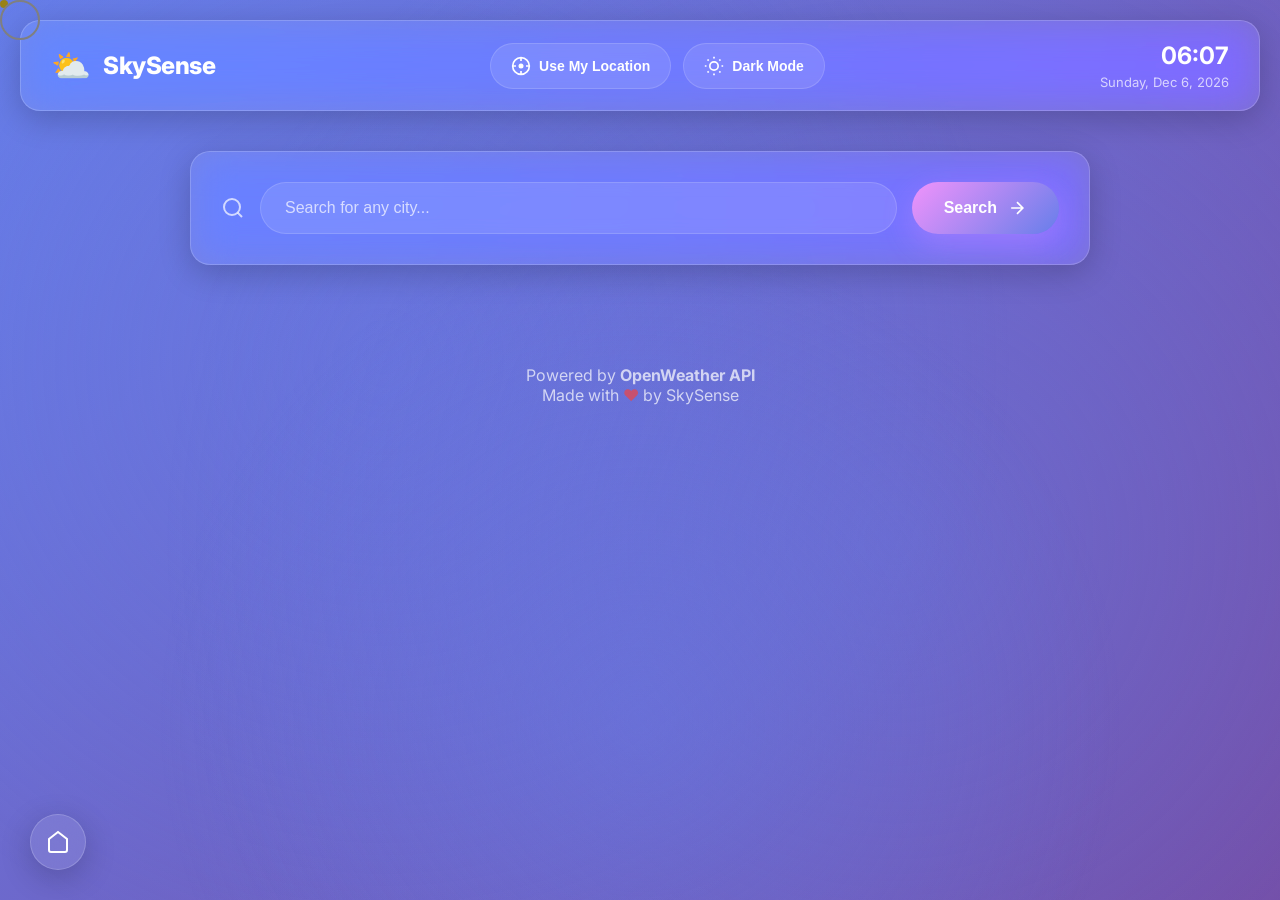
==== index.html @ f74484b9 "rename index file for github pages" ====
<!doctype html>
<html lang="en">
  <head>
    <meta charset="UTF-8" />
    <meta name="viewport" content="width=device-width, initial-scale=1.0" />
    <title>SkySense - Weather Intelligence Reimagined</title>
    <link rel="stylesheet" href="skysense-style-updated.css" />
    <link rel="preconnect" href="https://fonts.googleapis.com" />
    <link
      href="https://fonts.googleapis.com/css2?family=Inter:wght@300;400;500;600;700;800;900&family=Space+Grotesk:wght@400;500;600;700&display=swap"
      rel="stylesheet"
    />
  </head>
  <body>
    <!-- PREMIUM CUSTOM CURSOR -->
    <div class="cursor-dot"></div>
    <div class="cursor-ring"></div>

    <!-- SPLASH SCREEN -->
    <div class="splash" id="splash">
      <div class="splash-content">
        <div class="splash-logo">
          <div class="weather-icon-animated">⛅</div>
        </div>
        <h1 class="splash-title">SkySense</h1>
        <div class="loading-bar">
          <div class="loading-progress"></div>
        </div>
      </div>
    </div>

    <!-- HERO VIDEO SECTION -->
    <section class="hero" id="hero">
      <div class="hero-video-container">
        <!-- WORKING YouTube Embed -->
        <iframe
          id="heroVideoIframe"
          src="https://www.youtube.com/embed/l0wPHyIa8pE?autoplay=1&mute=1&loop=1&playlist=l0wPHyIa8pE&controls=0&showinfo=0&rel=0&modestbranding=1&playsinline=1&enablejsapi=1"
          frameborder="0"
          allow="
            accelerometer;
            autoplay;
            clipboard-write;
            encrypted-media;
            gyroscope;
            picture-in-picture;
          "
          allowfullscreen
          class="hero-video"
        >
        </iframe>
        <div class="hero-gradient-overlay"></div>
      </div>

      <div class="hero-content">
        <div class="hero-badge">
          <span class="badge-dot"></span>
          <span class="badge-text">AI-Powered Weather</span>
        </div>

        <h1 class="hero-title">
          <span class="hero-title-main">SkySense</span>
          <span class="hero-title-sub">Weather with Personality</span>
        </h1>

        <button class="hero-btn" id="heroBtn">
          <span>Explore Weather</span>
          <svg width="20" height="20" viewBox="0 0 24 24" fill="none">
            <path
              d="M5 12h14M12 5l7 7-7 7"
              stroke="currentColor"
              stroke-width="2"
            />
          </svg>
        </button>

        <div class="scroll-indicator">
          <div class="mouse">
            <div class="wheel"></div>
          </div>
        </div>
      </div>

      <button class="skip-hero" id="skipHero">Skip →</button>
    </section>

    <!-- MAIN APP -->
    <main class="app" id="app">
      <!-- FLOATING HOME BUTTON -->
      <button class="floating-home" id="floatingHome" title="Back to Top">
        <svg width="24" height="24" viewBox="0 0 24 24" fill="none">
          <path
            d="M3 9l9-7 9 7v11a2 2 0 01-2 2H5a2 2 0 01-2-2z"
            stroke="currentColor"
            stroke-width="2"
          />
        </svg>
      </button>

      <!-- PARALLAX BACKGROUND -->
      <div class="parallax-bg">
        <div class="parallax-layer" data-speed="0.2"></div>
        <div class="parallax-layer" data-speed="0.5"></div>
        <div class="parallax-layer" data-speed="0.8"></div>
      </div>

      <!-- CANVAS FOR WEATHER EFFECTS -->
      <canvas id="weatherCanvas"></canvas>

      <!-- HEADER -->
      <header class="header">
        <div class="header-left">
          <div class="logo">
            <span class="logo-icon">⛅</span>
            <span class="logo-text">SkySense</span>
          </div>
        </div>

        <div class="header-center">
          <button class="header-btn" id="locationBtn">
            <svg width="20" height="20" viewBox="0 0 24 24" fill="none">
              <circle
                cx="12"
                cy="12"
                r="10"
                stroke="currentColor"
                stroke-width="2"
              />
              <circle cx="12" cy="12" r="3" fill="currentColor" />
              <path
                d="M12 2v4M12 18v4M2 12h4M18 12h4"
                stroke="currentColor"
                stroke-width="2"
              />
            </svg>
            <span class="btn-label">Use My Location</span>
          </button>

          <button class="header-btn theme-btn" id="themeBtn">
            <svg
              class="sun-icon"
              width="20"
              height="20"
              viewBox="0 0 24 24"
              fill="none"
            >
              <circle
                cx="12"
                cy="12"
                r="5"
                stroke="currentColor"
                stroke-width="2"
              />
              <path
                d="M12 1v2M12 21v2M4.22 4.22l1.42 1.42M18.36 18.36l1.42 1.42M1 12h2M21 12h2M4.22 19.78l1.42-1.42M18.36 5.64l1.42-1.42"
                stroke="currentColor"
                stroke-width="2"
              />
            </svg>
            <svg
              class="moon-icon"
              width="20"
              height="20"
              viewBox="0 0 24 24"
              fill="none"
              style="display: none"
            >
              <path
                d="M21 12.79A9 9 0 1111.21 3 7 7 0 0021 12.79z"
                stroke="currentColor"
                stroke-width="2"
              />
            </svg>
            <span class="btn-label">Dark Mode</span>
          </button>
        </div>

        <div class="header-right">
          <div class="time-widget">
            <div class="time" id="time">12:00</div>
            <div class="date" id="date">Monday, Jan 1</div>
          </div>
        </div>
      </header>

      <!-- SEARCH SECTION -->
      <section class="search-section">
        <div class="search-container">
          <div class="search-box">
            <svg
              class="search-icon"
              width="24"
              height="24"
              viewBox="0 0 24 24"
              fill="none"
            >
              <circle
                cx="11"
                cy="11"
                r="8"
                stroke="currentColor"
                stroke-width="2"
              />
              <path
                d="M21 21l-4.35-4.35"
                stroke="currentColor"
                stroke-width="2"
              />
            </svg>
            <input
              type="text"
              id="cityInput"
              class="search-input"
              placeholder="Search for any city..."
              autocomplete="off"
            />
            <div
              class="city-suggestions"
              id="citySuggestions"
              style="display: none"
            ></div>
            <button class="search-btn" id="searchBtn">
              <span>Search</span>
              <svg width="20" height="20" viewBox="0 0 24 24" fill="none">
                <path
                  d="M5 12h14M12 5l7 7-7 7"
                  stroke="currentColor"
                  stroke-width="2"
                />
              </svg>
            </button>
          </div>
        </div>
      </section>

      <!-- WEATHER CONTENT -->
      <div class="weather-content" id="weatherContent" style="display: none">
        <!-- MAIN WEATHER CARD -->
        <div class="weather-hero">
          <div class="weather-location">
            <svg width="24" height="24" viewBox="0 0 24 24" fill="none">
              <path
                d="M12 2C8.13 2 5 5.13 5 9c0 5.25 7 13 7 13s7-7.75 7-13c0-3.87-3.13-7-7-7z"
                stroke="currentColor"
                stroke-width="2"
              />
            </svg>
            <h2 class="location-name" id="locationName">City Name</h2>
          </div>

          <div class="weather-main">
            <div class="temperature">
              <span class="temp-number" id="tempNumber">25</span>
              <span class="temp-symbol">°C</span>
            </div>
            <div class="weather-icon-large" id="weatherIconLarge">☀️</div>
          </div>

          <div class="weather-info">
            <p class="weather-description" id="weatherDescription">Clear Sky</p>
            <p class="feels-like-text">
              Feels like <span id="feelsLikeTemp">23</span>°C
            </p>
          </div>
        </div>

        <!-- WEATHER STATS -->
        <div class="stats-grid">
          <div class="stat-card">
            <div class="stat-icon">
              <svg width="24" height="24" viewBox="0 0 24 24" fill="none">
                <path
                  d="M12 2.69l5.66 5.66a8 8 0 11-11.31 0z"
                  stroke="currentColor"
                  stroke-width="2"
                />
              </svg>
            </div>
            <div class="stat-info">
              <p class="stat-label">Humidity</p>
              <p class="stat-value" id="humidityValue">65%</p>
            </div>
          </div>

          <div class="stat-card">
            <div class="stat-icon">
              <svg width="24" height="24" viewBox="0 0 24 24" fill="none">
                <path
                  d="M9.59 4.59A2 2 0 1111 8H2M12 12a2 2 0 002 2h6M6 12h10"
                  stroke="currentColor"
                  stroke-width="2"
                />
              </svg>
            </div>
            <div class="stat-info">
              <p class="stat-label">Wind Speed</p>
              <p class="stat-value" id="windValue">12 km/h</p>
            </div>
          </div>

          <div class="stat-card">
            <div class="stat-icon">
              <svg width="24" height="24" viewBox="0 0 24 24" fill="none">
                <circle
                  cx="12"
                  cy="12"
                  r="10"
                  stroke="currentColor"
                  stroke-width="2"
                />
                <path d="M12 6v6l4 2" stroke="currentColor" stroke-width="2" />
              </svg>
            </div>
            <div class="stat-info">
              <p class="stat-label">Pressure</p>
              <p class="stat-value" id="pressureValue">1013 hPa</p>
            </div>
          </div>

          <div class="stat-card">
            <div class="stat-icon">
              <svg width="24" height="24" viewBox="0 0 24 24" fill="none">
                <path
                  d="M1 12s4-8 11-8 11 8 11 8-4 8-11 8-11-8-11-8z"
                  stroke="currentColor"
                  stroke-width="2"
                />
                <circle
                  cx="12"
                  cy="12"
                  r="3"
                  stroke="currentColor"
                  stroke-width="2"
                />
              </svg>
            </div>
            <div class="stat-info">
              <p class="stat-label">Visibility</p>
              <p class="stat-value" id="visibilityValue">10 km</p>
            </div>
          </div>
        </div>

        <!-- FUN RECOMMENDATIONS WITH GIFS -->
        <div class="recommendations">
          <!-- OUTFIT CARD -->
          <div class="rec-card outfit-rec">
            <div class="rec-media">
              <img id="outfitGif" class="rec-gif" alt="Outfit recommendation" />
              <div class="rec-overlay"></div>
            </div>
            <div class="rec-content">
              <div class="rec-header">
                <svg width="24" height="24" viewBox="0 0 24 24" fill="none">
                  <path
                    d="M16 21v-2a4 4 0 00-4-4H6a4 4 0 00-4 4v2"
                    stroke="currentColor"
                    stroke-width="2"
                  />
                  <circle
                    cx="9"
                    cy="7"
                    r="4"
                    stroke="currentColor"
                    stroke-width="2"
                  />
                </svg>
                <h3>What to Wear</h3>
              </div>
              <p class="rec-text" id="outfitText">Loading...</p>
              <span class="rec-emoji" id="outfitEmoji">👕</span>
            </div>
          </div>

          <!-- ACTIVITY CARD -->
          <div class="rec-card activity-rec">
            <div class="rec-media">
              <img
                id="activityGif"
                class="rec-gif"
                alt="Activity recommendation"
              />
              <div class="rec-overlay"></div>
            </div>
            <div class="rec-content">
              <div class="rec-header">
                <svg width="24" height="24" viewBox="0 0 24 24" fill="none">
                  <path
                    d="M12 2l3.09 6.26L22 9.27l-5 4.87 1.18 6.88L12 17.77l-6.18 3.25L7 14.14 2 9.27l6.91-1.01L12 2z"
                    stroke="currentColor"
                    stroke-width="2"
                  />
                </svg>
                <h3>Perfect For</h3>
              </div>
              <p class="rec-text" id="activityText">Loading...</p>
              <span class="rec-emoji" id="activityEmoji">☕</span>
            </div>
          </div>
        </div>

        <!-- WEATHER MOOD GALLERY -->
        <div class="mood-section">
          <h3 class="section-title">Weather Vibes 📸</h3>
          <div class="mood-grid">
            <div class="mood-main">
              <img id="moodImageMain" class="mood-img" alt="Weather mood" />
              <div class="mood-info">
                <p id="moodCaption">Beautiful weather today</p>
              </div>
            </div>
            <div class="mood-side">
              <div class="mood-small">
                <img id="moodImage1" class="mood-img" alt="Weather" />
              </div>
              <div class="mood-small">
                <img id="moodImage2" class="mood-img" alt="Weather" />
              </div>
            </div>
          </div>
        </div>

        <!-- 5-DAY FORECAST -->
        <div class="forecast-section">
          <h3 class="section-title">5-Day Forecast 📅</h3>
          <div class="forecast-grid" id="forecastGrid">
            <!-- Forecast cards will be inserted here -->
          </div>
        </div>
      </div>

      <!-- ERROR MESSAGE -->
      <div class="error-message" id="errorMessage" style="display: none">
        <svg width="48" height="48" viewBox="0 0 24 24" fill="none">
          <circle
            cx="12"
            cy="12"
            r="10"
            stroke="currentColor"
            stroke-width="2"
          />
          <path d="M12 8v4M12 16h.01" stroke="currentColor" stroke-width="2" />
        </svg>
        <h3>Oops!</h3>
        <p id="errorText">City not found. Please try again.</p>
      </div>

      <!-- FOOTER -->
      <footer class="footer">
        <p>Powered by <strong>OpenWeather API</strong></p>
        <p>Made with <span class="heart">♥</span> by SkySense</p>
      </footer>
    </main>

    <script src="skysense-script-updated.js"></script>
    <script>
      // Ultra-minimal version - just show the app immediately
      document.addEventListener("DOMContentLoaded", () => {
        setTimeout(() => {
          document.getElementById("splash").style.display = "none";
          document.getElementById("hero").style.display = "none";
          const app = document.getElementById("app");
          app.style.opacity = "1";
          app.style.transform = "translateY(0)";
        }, 1000);
      });
    </script>
  </body>
</html>
---- skysense-style-updated.css ----
/* ============================================
   SKYSENSE - PREMIUM WEATHER DASHBOARD
   Professional-grade design with smooth animations
   ============================================ */

* {
    margin: 0;
    padding: 0;
    box-sizing: border-box;
}

:root {
    /* Dynamic colors - change based on weather */
    --primary: #667eea;
    --secondary: #764ba2;
    --accent: #f093fb;
    --bg-primary: #0f0f23;
    --bg-secondary: #1a1a2e;
    --text-primary: #ffffff;
    --text-secondary: rgba(255, 255, 255, 0.7);
    --glass-bg: rgba(255, 255, 255, 0.1);
    --glass-border: rgba(255, 255, 255, 0.18);
    --glow: rgba(102, 126, 234, 0.4);
    
    /* Transitions */
    --transition-smooth: all 0.4s cubic-bezier(0.4, 0, 0.2, 1);
    --transition-bounce: all 0.5s cubic-bezier(0.68, -0.55, 0.265, 1.55);
}

body {
    font-family: 'Inter', -apple-system, BlinkMacSystemFont, sans-serif;
    background: linear-gradient(135deg, var(--primary) 0%, var(--secondary) 100%);
    color: var(--text-primary);
    overflow-x: hidden;
    cursor: none;
    transition: background 0.8s ease;
}

/* ============================================
   PREMIUM CUSTOM CURSOR
   ============================================ */
.cursor-dot,
.cursor-ring {
    position: fixed;
    top: 0;
    left: 0;
    pointer-events: none;
    z-index: 10000;
    mix-blend-mode: difference;
}

.cursor-dot {
    width: 8px;
    height: 8px;
    background: #fff;
    border-radius: 50%;
    transform: translate(-50%, -50%);
    transition: width 0.3s ease, height 0.3s ease, background 0.3s ease;
}

.cursor-ring {
    width: 40px;
    height: 40px;
    border: 2px solid rgba(255, 255, 255, 0.5);
    border-radius: 50%;
    transform: translate(-50%, -50%);
    transition: width 0.4s cubic-bezier(0.68, -0.55, 0.265, 1.55),
                height 0.4s cubic-bezier(0.68, -0.55, 0.265, 1.55),
                border-color 0.3s ease;
}

.cursor-dot.hover {
    width: 50px;
    height: 50px;
    background: rgba(255, 255, 255, 0.2);
}

.cursor-ring.hover {
    width: 70px;
    height: 70px;
    border-color: rgba(255, 255, 255, 0.8);
    border-width: 3px;
}

/* ============================================
   SPLASH SCREEN
   ============================================ */
.splash {
    position: fixed;
    inset: 0;
    background: linear-gradient(135deg, var(--primary) 0%, var(--secondary) 100%);
    display: flex;
    align-items: center;
    justify-content: center;
    z-index: 9999;
    transition: opacity 0.6s ease, visibility 0.6s ease;
}

.splash.hidden {
    opacity: 0;
    visibility: hidden;
}

.splash-content {
    text-align: center;
}

.weather-icon-animated {
    font-size: 120px;
    animation: float 3s ease-in-out infinite;
}

@keyframes float {
    0%, 100% { transform: translateY(0); }
    50% { transform: translateY(-20px); }
}

.splash-title {
    font-size: 48px;
    font-weight: 800;
    margin: 20px 0;
    letter-spacing: -1px;
}

.loading-bar {
    width: 200px;
    height: 4px;
    background: rgba(255, 255, 255, 0.2);
    border-radius: 4px;
    overflow: hidden;
    margin: 30px auto 0;
}

.loading-progress {
    height: 100%;
    background: #fff;
    width: 0;
    animation: loading 2s ease-in-out forwards;
}

@keyframes loading {
    to { width: 100%; }
}

/* ============================================
   HERO VIDEO SECTION
   ============================================ */
.hero {
    position: relative;
    width: 100%;
    height: 100vh;
    overflow: hidden;
    display: flex;
    align-items: center;
    justify-content: center;
    transition: opacity 0.8s ease, transform 0.8s ease;
}

.hero.hidden {
    opacity: 0;
    transform: scale(0.95);
    pointer-events: none;
}

.hero-video-container {
    position: absolute;
    inset: 0;
    overflow: hidden;
}

.hero-video {
    position: absolute;
    top: 50%;
    left: 50%;
    width: 100vw;
    height: 56.25vw;
    min-height: 100vh;
    min-width: 177.77vh;
    transform: translate(-50%, -50%);
    pointer-events: none;
}

.hero-gradient-overlay {
    position: absolute;
    inset: 0;
    background: linear-gradient(135deg, 
        rgba(102, 126, 234, 0.7) 0%, 
        rgba(118, 75, 162, 0.6) 100%);
    mix-blend-mode: multiply;
}

.hero-content {
    position: relative;
    z-index: 10;
    text-align: center;
    padding: 0 20px;
}

.hero-badge {
    display: inline-flex;
    align-items: center;
    gap: 8px;
    padding: 8px 20px;
    background: rgba(255, 255, 255, 0.1);
    backdrop-filter: blur(10px);
    border-radius: 50px;
    border: 1px solid rgba(255, 255, 255, 0.2);
    margin-bottom: 30px;
    animation: slideDown 0.8s ease forwards;
}

.badge-dot {
    width: 8px;
    height: 8px;
    background: #4ade80;
    border-radius: 50%;
    animation: pulse 2s ease infinite;
}

@keyframes pulse {
    0%, 100% { opacity: 1; transform: scale(1); }
    50% { opacity: 0.5; transform: scale(1.2); }
}

.hero-title-main {
    font-size: clamp(60px, 12vw, 120px);
    font-weight: 900;
    letter-spacing: -3px;
    margin-bottom: 20px;
    background: linear-gradient(135deg, #fff 0%, rgba(255, 255, 255, 0.7) 100%);
    -webkit-background-clip: text;
    -webkit-text-fill-color: transparent;
    animation: slideUp 1s ease forwards;
}

.hero-title-sub {
    display: block;
    font-size: clamp(20px, 4vw, 32px);
    font-weight: 400;
    margin-top: 10px;
    opacity: 0.9;
}

.hero-btn {
    margin-top: 40px;
    padding: 18px 40px;
    font-size: 18px;
    font-weight: 600;
    color: var(--primary);
    background: #fff;
    border: none;
    border-radius: 50px;
    display: inline-flex;
    align-items: center;
    gap: 10px;
    cursor: none;
    transition: var(--transition-smooth);
    animation: slideUp 1.2s ease forwards;
}

.hero-btn:hover {
    transform: translateY(-3px);
    box-shadow: 0 20px 60px rgba(0, 0, 0, 0.3);
}

.scroll-indicator {
    position: absolute;
    bottom: 40px;
    left: 50%;
    transform: translateX(-50%);
    animation: bounce 2s ease infinite;
}

@keyframes bounce {
    0%, 100% { transform: translateX(-50%) translateY(0); }
    50% { transform: translateX(-50%) translateY(10px); }
}

.mouse {
    width: 26px;
    height: 42px;
    border: 2px solid rgba(255, 255, 255, 0.8);
    border-radius: 13px;
    position: relative;
}

.wheel {
    width: 4px;
    height: 8px;
    background: rgba(255, 255, 255, 0.8);
    border-radius: 2px;
    position: absolute;
    top: 8px;
    left: 50%;
    transform: translateX(-50%);
    animation: scroll 1.5s ease infinite;
}

@keyframes scroll {
    0% { top: 8px; opacity: 1; }
    100% { top: 24px; opacity: 0; }
}

.skip-hero {
    position: absolute;
    bottom: 30px;
    right: 30px;
    padding: 12px 24px;
    background: rgba(255, 255, 255, 0.1);
    backdrop-filter: blur(10px);
    border: 1px solid rgba(255, 255, 255, 0.2);
    border-radius: 50px;
    color: #fff;
    font-weight: 600;
    cursor: none;
    transition: var(--transition-smooth);
}

.skip-hero:hover {
    background: rgba(255, 255, 255, 0.2);
    transform: translateX(5px);
}

/* ============================================
   MAIN APP
   ============================================ */
.app {
    min-height: 100vh;
    padding: 20px;
    position: relative;
    opacity: 0;
    transform: translateY(50px);
    transition: opacity 0.8s ease, transform 0.8s ease;
}

.app.visible {
    opacity: 1;
    transform: translateY(0);
}

/* PARALLAX BACKGROUND */
.parallax-bg {
    position: fixed;
    inset: 0;
    z-index: -1;
    overflow: hidden;
}

.parallax-layer {
    position: absolute;
    width: 100%;
    height: 100%;
    will-change: transform;
}

.parallax-layer:nth-child(1) {
    background: radial-gradient(circle at 30% 40%, var(--glow) 0%, transparent 60%);
}

.parallax-layer:nth-child(2) {
    background: radial-gradient(circle at 70% 60%, var(--glow) 0%, transparent 70%);
}

.parallax-layer:nth-child(3) {
    background: radial-gradient(circle at 50% 80%, var(--glow) 0%, transparent 50%);
}

/* FLOATING HOME BUTTON */
.floating-home {
    position: fixed;
    bottom: 30px;
    left: 30px;
    width: 56px;
    height: 56px;
    background: var(--glass-bg);
    backdrop-filter: blur(20px);
    border: 1px solid var(--glass-border);
    border-radius: 50%;
    display: flex;
    align-items: center;
    justify-content: center;
    cursor: none;
    z-index: 1000;
    transition: var(--transition-smooth);
    box-shadow: 0 8px 32px rgba(0, 0, 0, 0.2);
}

.floating-home:hover {
    transform: translateY(-5px);
    background: rgba(255, 255, 255, 0.15);
    box-shadow: 0 15px 45px rgba(0, 0, 0, 0.3);
}

.floating-home svg {
    color: var(--text-primary);
}

/* HEADER */
.header {
    max-width: 1400px;
    margin: 0 auto 40px;
    padding: 20px 30px;
    background: var(--glass-bg);
    backdrop-filter: blur(20px) saturate(180%);
    border: 1px solid var(--glass-border);
    border-radius: 20px;
    display: flex;
    align-items: center;
    justify-content: space-between;
    gap: 20px;
    box-shadow: 0 8px 32px rgba(0, 0, 0, 0.2);
    animation: slideDown 0.6s ease;
}

@keyframes slideDown {
    from {
        opacity: 0;
        transform: translateY(-30px);
    }
    to {
        opacity: 1;
        transform: translateY(0);
    }
}

@keyframes slideUp {
    from {
        opacity: 0;
        transform: translateY(30px);
    }
    to {
        opacity: 1;
        transform: translateY(0);
    }
}

.logo {
    display: flex;
    align-items: center;
    gap: 12px;
}

.logo-icon {
    font-size: 32px;
}

.logo-text {
    font-size: 24px;
    font-weight: 800;
    letter-spacing: -0.5px;
}

.header-center {
    display: flex;
    gap: 12px;
}

.header-btn {
    padding: 12px 20px;
    background: rgba(255, 255, 255, 0.1);
    border: 1px solid rgba(255, 255, 255, 0.15);
    border-radius: 50px;
    color: var(--text-primary);
    font-weight: 600;
    font-size: 14px;
    display: flex;
    align-items: center;
    gap: 8px;
    cursor: none;
    transition: var(--transition-smooth);
}

.header-btn:hover {
    background: rgba(255, 255, 255, 0.2);
    transform: translateY(-2px);
}

.time-widget {
    text-align: right;
}

.time {
    font-size: 24px;
    font-weight: 700;
    margin-bottom: 4px;
}

.date {
    font-size: 13px;
    opacity: 0.7;
}

/* Continue in next file due to length... */

/* SEARCH SECTION */
.search-section {
    max-width: 900px;
    margin: 0 auto 60px;
    animation: slideUp 0.8s ease 0.2s backwards;
}

.search-container {
    background: var(--glass-bg);
    backdrop-filter: blur(20px) saturate(180%);
    border: 1px solid var(--glass-border);
    border-radius: 20px;
    padding: 30px;
    box-shadow: 0 8px 32px rgba(0, 0, 0, 0.2);
}

.search-box {
    display: flex;
    align-items: center;
    gap: 15px;
}

.search-icon {
    color: var(--text-secondary);
    flex-shrink: 0;
}

.search-input {
    flex: 1;
    background: rgba(255, 255, 255, 0.1);
    border: 1px solid rgba(255, 255, 255, 0.15);
    border-radius: 50px;
    padding: 16px 24px;
    color: var(--text-primary);
    font-size: 16px;
    font-weight: 500;
    outline: none;
    transition: var(--transition-smooth);
}

.search-input::placeholder {
    color: var(--text-secondary);
}

.search-input:focus {
    background: rgba(255, 255, 255, 0.15);
    border-color: rgba(255, 255, 255, 0.3);
}

.search-btn {
    padding: 16px 32px;
    background: linear-gradient(135deg, var(--accent) 0%, var(--primary) 100%);
    border: none;
    border-radius: 50px;
    color: #fff;
    font-weight: 700;
    font-size: 16px;
    display: flex;
    align-items: center;
    gap: 10px;
    cursor: none;
    transition: var(--transition-smooth);
    box-shadow: 0 10px 30px rgba(240, 147, 251, 0.3);
}

.search-btn:hover {
    transform: translateY(-3px);
    box-shadow: 0 15px 40px rgba(240, 147, 251, 0.4);
}

/* WEATHER CONTENT */
.weather-content {
    max-width: 1200px;
    margin: 0 auto;
    opacity: 0;
    transform: translateY(30px);
    animation: slideUp 0.8s ease 0.4s forwards;
}

/* WEATHER HERO CARD */
.weather-hero {
    background: var(--glass-bg);
    backdrop-filter: blur(20px) saturate(180%);
    border: 1px solid var(--glass-border);
    border-radius: 30px;
    padding: 50px;
    margin-bottom: 30px;
    text-align: center;
    box-shadow: 0 8px 32px rgba(0, 0, 0, 0.2);
    position: relative;
    overflow: hidden;
}

.weather-hero::before {
    content: '';
    position: absolute;
    inset: 0;
    background: radial-gradient(circle at center, var(--glow) 0%, transparent 70%);
    opacity: 0.3;
}

.weather-location {
    display: flex;
    align-items: center;
    justify-content: center;
    gap: 10px;
    margin-bottom: 30px;
}

.location-name {
    font-size: 32px;
    font-weight: 800;
    letter-spacing: -0.5px;
}

.weather-main {
    display: flex;
    align-items: center;
    justify-content: center;
    gap: 40px;
    margin-bottom: 30px;
}

.temperature {
    display: flex;
    align-items: flex-start;
}

.temp-number {
    font-size: 120px;
    font-weight: 900;
    line-height: 1;
    letter-spacing: -5px;
}

.temp-symbol {
    font-size: 60px;
    font-weight: 600;
    margin-top: 20px;
    opacity: 0.7;
}

.weather-icon-large {
    font-size: 120px;
    animation: float 3s ease-in-out infinite;
}

.weather-description {
    font-size: 28px;
    font-weight: 600;
    margin-bottom: 10px;
    text-transform: capitalize;
}

.feels-like-text {
    font-size: 18px;
    opacity: 0.8;
}

/* STATS GRID */
.stats-grid {
    display: grid;
    grid-template-columns: repeat(auto-fit, minmax(250px, 1fr));
    gap: 20px;
    margin-bottom: 40px;
}

.stat-card {
    background: var(--glass-bg);
    backdrop-filter: blur(20px) saturate(180%);
    border: 1px solid var(--glass-border);
    border-radius: 20px;
    padding: 25px;
    display: flex;
    align-items: center;
    gap: 20px;
    transition: var(--transition-smooth);
    box-shadow: 0 8px 32px rgba(0, 0, 0, 0.2);
}

.stat-card:hover {
    transform: translateY(-5px);
    background: rgba(255, 255, 255, 0.15);
    box-shadow: 0 15px 45px rgba(0, 0, 0, 0.3);
}

.stat-icon {
    width: 50px;
    height: 50px;
    background: rgba(255, 255, 255, 0.1);
    border-radius: 15px;
    display: flex;
    align-items: center;
    justify-content: center;
    flex-shrink: 0;
}

.stat-icon svg {
    color: var(--accent);
}

.stat-label {
    font-size: 14px;
    opacity: 0.7;
    margin-bottom: 5px;
}

.stat-value {
    font-size: 24px;
    font-weight: 700;
}

/* RECOMMENDATIONS */
.recommendations {
    display: grid;
    grid-template-columns: repeat(auto-fit, minmax(350px, 1fr));
    gap: 30px;
    margin-bottom: 50px;
}

.rec-card {
    background: var(--glass-bg);
    backdrop-filter: blur(20px) saturate(180%);
    border: 1px solid var(--glass-border);
    border-radius: 25px;
    overflow: hidden;
    transition: var(--transition-smooth);
    box-shadow: 0 8px 32px rgba(0, 0, 0, 0.2);
}

.rec-card:hover {
    transform: translateY(-10px);
    box-shadow: 0 20px 60px rgba(0, 0, 0, 0.3);
}

.rec-media {
    position: relative;
    height: 250px;
    overflow: hidden;
}

.rec-gif {
    width: 100%;
    height: 100%;
    object-fit: cover;
    transition: transform 0.6s ease;
}

.rec-card:hover .rec-gif {
    transform: scale(1.1);
}

.rec-overlay {
    position: absolute;
    inset: 0;
    background: linear-gradient(180deg, transparent 0%, rgba(0, 0, 0, 0.4) 100%);
}

.rec-content {
    padding: 30px;
    position: relative;
}

.rec-header {
    display: flex;
    align-items: center;
    gap: 12px;
    margin-bottom: 15px;
}

.rec-header svg {
    color: var(--accent);
}

.rec-header h3 {
    font-size: 22px;
    font-weight: 700;
}

.rec-text {
    font-size: 16px;
    line-height: 1.6;
    opacity: 0.9;
    margin-bottom: 20px;
}

.rec-emoji {
    position: absolute;
    right: 30px;
    bottom: 30px;
    font-size: 60px;
    animation: bounce 2s ease infinite;
}

/* MOOD SECTION */
.mood-section {
    margin-bottom: 50px;
}

.section-title {
    font-size: 36px;
    font-weight: 800;
    margin-bottom: 30px;
    text-align: center;
}

.mood-grid {
    display: grid;
    grid-template-columns: 2fr 1fr;
    gap: 20px;
}

.mood-main,
.mood-small {
    position: relative;
    border-radius: 25px;
    overflow: hidden;
    background: var(--glass-bg);
    backdrop-filter: blur(20px);
    border: 1px solid var(--glass-border);
    box-shadow: 0 8px 32px rgba(0, 0, 0, 0.2);
    transition: var(--transition-smooth);
}

.mood-main {
    height: 500px;
}

.mood-main:hover,
.mood-small:hover {
    transform: scale(1.02);
    box-shadow: 0 20px 60px rgba(0, 0, 0, 0.4);
}

.mood-img {
    width: 100%;
    height: 100%;
    object-fit: cover;
    transition: transform 0.6s ease;
}

.mood-main:hover .mood-img,
.mood-small:hover .mood-img {
    transform: scale(1.1);
}

.mood-info {
    position: absolute;
    bottom: 0;
    left: 0;
    right: 0;
    padding: 30px;
    background: linear-gradient(180deg, transparent 0%, rgba(0, 0, 0, 0.8) 100%);
    transform: translateY(100%);
    transition: transform 0.4s ease;
}

.mood-main:hover .mood-info {
    transform: translateY(0);
}

.mood-info p {
    font-size: 20px;
    font-weight: 600;
}

.mood-side {
    display: flex;
    flex-direction: column;
    gap: 20px;
}

.mood-small {
    height: 240px;
}

/* FORECAST */
.forecast-section {
    margin-bottom: 50px;
}

.forecast-grid {
    display: grid;
    grid-template-columns: repeat(auto-fit, minmax(200px, 1fr));
    gap: 20px;
}

.forecast-card {
    background: var(--glass-bg);
    backdrop-filter: blur(20px) saturate(180%);
    border: 1px solid var(--glass-border);
    border-radius: 20px;
    padding: 25px;
    text-align: center;
    transition: var(--transition-smooth);
    box-shadow: 0 8px 32px rgba(0, 0, 0, 0.2);
}

.forecast-card:hover {
    transform: translateY(-5px);
    background: rgba(255, 255, 255, 0.15);
    box-shadow: 0 15px 45px rgba(0, 0, 0, 0.3);
}

.forecast-day {
    font-size: 16px;
    font-weight: 600;
    margin-bottom: 10px;
}

.forecast-icon {
    font-size: 50px;
    margin: 15px 0;
}

.forecast-temp {
    font-size: 24px;
    font-weight: 700;
}

.forecast-desc {
    font-size: 14px;
    opacity: 0.7;
    margin-top: 10px;
    text-transform: capitalize;
}

/* ERROR MESSAGE */
.error-message {
    max-width: 500px;
    margin: 100px auto;
    padding: 50px;
    background: var(--glass-bg);
    backdrop-filter: blur(20px);
    border: 1px solid var(--glass-border);
    border-radius: 25px;
    text-align: center;
    box-shadow: 0 8px 32px rgba(0, 0, 0, 0.2);
    animation: shake 0.5s ease;
}

@keyframes shake {
    0%, 100% { transform: translateX(0); }
    25% { transform: translateX(-10px); }
    75% { transform: translateX(10px); }
}

.error-message svg {
    color: #ef4444;
    margin-bottom: 20px;
}

.error-message h3 {
    font-size: 28px;
    margin-bottom: 10px;
}

/* FOOTER */
.footer {
    text-align: center;
    padding: 40px 20px;
    opacity: 0.7;
}

.heart {
    color: #ef4444;
    animation: heartBeat 1.5s ease infinite;
}

@keyframes heartBeat {
    0%, 100% { transform: scale(1); }
    10%, 30% { transform: scale(1.1); }
    20%, 40% { transform: scale(1); }
}

/* WEATHER CANVAS */
#weatherCanvas {
    position: fixed;
    inset: 0;
    z-index: -1;
    pointer-events: none;
}

/* ============================================
   RESPONSIVE DESIGN
   ============================================ */
@media (max-width: 968px) {
    .header {
        flex-direction: column;
        gap: 15px;
    }
    
    .weather-main {
        flex-direction: column;
        gap: 20px;
    }
    
    .temp-number {
        font-size: 90px;
    }
    
    .mood-grid {
        grid-template-columns: 1fr;
    }
    
    .mood-main {
        height: 400px;
    }
    
    .mood-side {
        flex-direction: row;
    }
    
    .mood-small {
        height: 200px;
    }
}

@media (max-width: 640px) {
    .hero-title-main {
        font-size: 48px;
    }
    
    .search-box {
        flex-direction: column;
    }
    
    .search-btn {
        width: 100%;
        justify-content: center;
    }
    
    .recommendations {
        grid-template-columns: 1fr;
    }
    
    .weather-hero {
        padding: 30px 20px;
    }
    
    .temp-number {
        font-size: 70px;
    }
    
    .weather-icon-large {
        font-size: 80px;
    }
    
    .stats-grid {
        grid-template-columns: 1fr;
    }
    
    .forecast-grid {
        grid-template-columns: repeat(auto-fit, minmax(150px, 1fr));
    }
    
    .floating-home {
        bottom: 20px;
        left: 20px;
        width: 50px;
        height: 50px;
    }
    
    .header-btn .btn-label {
        display: none;
    }
}

/* Dark Mode Support */
body.night-mode {
    --bg-primary: #0a0a0f;
    --bg-secondary: #12121a;
    --text-primary: #e4e4e7;
    --text-secondary: rgba(228, 228, 231, 0.7);
    --glass-bg: rgba(0, 0, 0, 0.3);
}
/* ============================================
   CITY SUGGESTIONS - COMPACT SINGLE LINES
   ============================================ */
.city-suggestions {
    position: absolute;
    top: calc(100% + 10px);
    left: 40px;
    right: 180px;
    max-height: 220px;
    overflow-y: auto;
    background: rgba(255, 255, 255, 0.15);
    backdrop-filter: blur(20px) saturate(180%);
    border: 1px solid rgba(255, 255, 255, 0.2);
    border-radius: 12px;
    z-index: 1000;
    box-shadow: 0 8px 32px rgba(0, 0, 0, 0.3);
}

.suggestion-item {
    padding: 8px 14px;
    cursor: pointer;
    border-bottom: 1px solid rgba(255, 255, 255, 0.06);
    transition: all 0.2s ease;
    display: flex;
    align-items: center;
    gap: 8px;
}

.suggestion-item:last-child {
    border-bottom: none;
}

.suggestion-item:hover {
    background: rgba(255, 255, 255, 0.25);
    padding-left: 18px;
}

.suggestion-city {
    font-size: 13px;
    font-weight: 600;
    color: var(--text-primary);
}

.suggestion-location {
    font-size: 11px;
    color: var(--text-secondary);
    opacity: 0.6;
}

.suggestion-icon {
    width: 12px;
    height: 12px;
    opacity: 0.4;
    flex-shrink: 0;
}

/* ============================================
   ANIMATED BACKGROUNDS FOR EACH WEATHER
   ============================================ */

/* Rain background with falling lines */
body.weather-rain::before {
    content: '';
    position: fixed;
    inset: 0;
    z-index: -2;
    background-image: 
        linear-gradient(transparent 0%, rgba(255,255,255,0.05) 50%, transparent 100%);
    background-size: 2px 20px;
    animation: rainFall 0.8s linear infinite;
}

@keyframes rainFall {
    0% { background-position: 0 0; }
    100% { background-position: 0 20px; }
}

/* Snow background with floating particles */
body.weather-snow::before {
    content: '';
    position: fixed;
    inset: 0;
    z-index: -2;
    background-image: 
        radial-gradient(2px 2px at 20% 30%, white, transparent),
        radial-gradient(2px 2px at 60% 70%, white, transparent),
        radial-gradient(1px 1px at 50% 50%, white, transparent),
        radial-gradient(1px 1px at 80% 10%, white, transparent),
        radial-gradient(2px 2px at 90% 60%, white, transparent);
    background-size: 200px 200px;
    animation: snowFall 20s linear infinite;
    opacity: 0.6;
}

@keyframes snowFall {
    0% { background-position: 0 0, 0 0, 0 0, 0 0, 0 0; }
    100% { background-position: 0 200px, 0 230px, 0 190px, 0 220px, 0 210px; }
}

/* Sunny background with rotating rays */
body.weather-sunny::before {
    content: '';
    position: fixed;
    top: -50%;
    right: -50%;
    width: 200%;
    height: 200%;
    z-index: -2;
    background: 
        repeating-conic-gradient(
            from 0deg at 50% 50%,
            transparent 0deg 5deg,
            rgba(255, 215, 0, 0.1) 5deg 10deg
        );
    animation: rotateSun 60s linear infinite;
}

@keyframes rotateSun {
    0% { transform: rotate(0deg); }
    100% { transform: rotate(360deg); }
}

/* Cloudy background with moving clouds */
body.weather-cloudy::before,
body.weather-cloudy::after {
    content: '';
    position: fixed;
    inset: 0;
    z-index: -2;
    background-image: 
        radial-gradient(ellipse 80px 30px at 30% 20%, rgba(255,255,255,0.15), transparent),
        radial-gradient(ellipse 100px 35px at 70% 40%, rgba(255,255,255,0.1), transparent),
        radial-gradient(ellipse 90px 32px at 50% 60%, rgba(255,255,255,0.12), transparent);
    background-size: 400px 200px;
    animation: cloudsMove 40s linear infinite;
}

body.weather-cloudy::after {
    animation-duration: 60s;
    animation-direction: reverse;
}

@keyframes cloudsMove {
    0% { background-position: 0 0; }
    100% { background-position: 400px 0; }
}

/* Thunderstorm with lightning effect */
body.weather-thunder::before {
    content: '';
    position: fixed;
    inset: 0;
    z-index: -2;
    background: radial-gradient(circle at 50% 0%, rgba(255,255,255,0.1), transparent 50%);
    animation: lightning 4s ease-in-out infinite;
}

@keyframes lightning {
    0%, 94%, 96%, 100% { opacity: 0; }
    95% { opacity: 1; }
}

/* Mist/Fog with drifting effect */
body.weather-mist::before {
    content: '';
    position: fixed;
    inset: 0;
    z-index: -2;
    background: 
        linear-gradient(90deg, transparent, rgba(255,255,255,0.05), transparent),
        linear-gradient(180deg, rgba(255,255,255,0.03), transparent);
    background-size: 200% 100%;
    animation: mistDrift 15s ease-in-out infinite;
}

@keyframes mistDrift {
    0%, 100% { background-position: 0% 50%; }
    50% { background-position: 100% 50%; }
}

/* ============================================
   DYNAMIC TEXT COLOR BASED ON BACKGROUND
   ============================================ */

/* Light backgrounds - dark text */
body.light-theme {
    --text-primary: #1a1a1a;
    --text-secondary: rgba(0, 0, 0, 0.7);
    --text-muted: rgba(0, 0, 0, 0.5);
}

/* Dark backgrounds - light text */
body.dark-theme {
    --text-primary: #ffffff;
    --text-secondary: rgba(255, 255, 255, 0.8);
    --text-muted: rgba(255, 255, 255, 0.6);
}

/* Adjust glass backgrounds based on theme */
body.light-theme .glass-card,
body.light-theme .header,
body.light-theme .search-container,
body.light-theme .weather-hero,
body.light-theme .stat-card,
body.light-theme .rec-card,
body.light-theme .forecast-card {
    background: rgba(255, 255, 255, 0.5);
    border: 1px solid rgba(0, 0, 0, 0.1);
    box-shadow: 0 8px 32px rgba(0, 0, 0, 0.1);
}

body.dark-theme .glass-card,
body.dark-theme .header,
body.dark-theme .search-container,
body.dark-theme .weather-hero,
body.dark-theme .stat-card,
body.dark-theme .rec-card,
body.dark-theme .forecast-card {
    background: rgba(0, 0, 0, 0.2);
    border: 1px solid rgba(255, 255, 255, 0.15);
    box-shadow: 0 8px 32px rgba(0, 0, 0, 0.3);
}
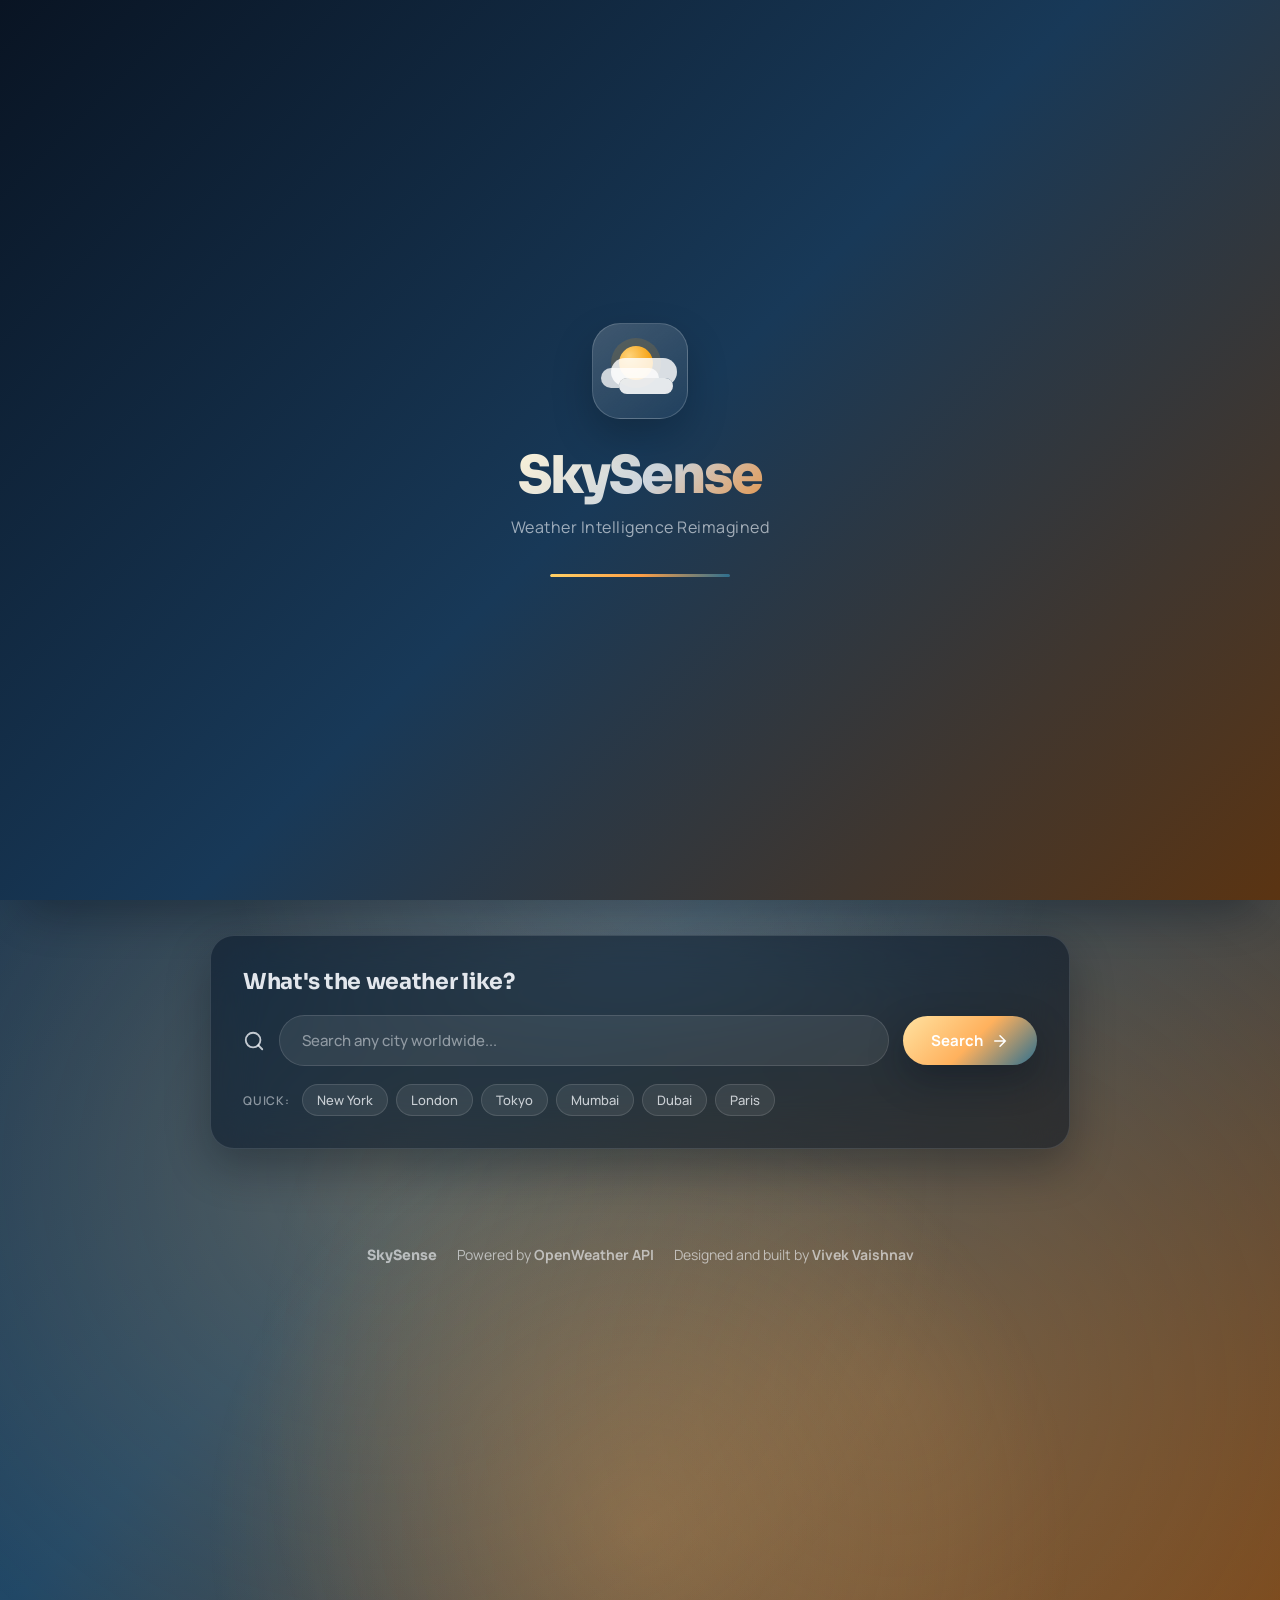
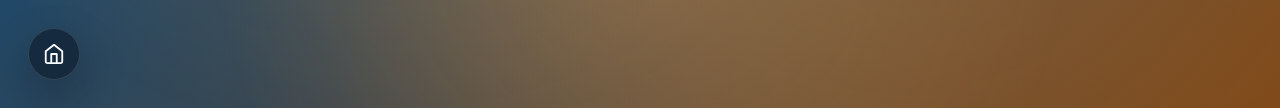
==== commit 0b3497b8: "updated project with major theme changes" ====
--- a/index.html
+++ b/index.html
@@ -1,4 +1,4 @@
-<!doctype html>
+﻿<!doctype html>
 <html lang="en">
   <head>
     <meta charset="UTF-8" />
@@ -7,7 +7,7 @@
     <link rel="stylesheet" href="skysense-style-updated.css" />
     <link rel="preconnect" href="https://fonts.googleapis.com" />
     <link
-      href="https://fonts.googleapis.com/css2?family=Inter:wght@300;400;500;600;700;800;900&family=Space+Grotesk:wght@400;500;600;700&display=swap"
+      href="https://fonts.googleapis.com/css2?family=Manrope:wght@400;500;600;700;800&family=Sora:wght@500;600;700;800&display=swap"
       rel="stylesheet"
     />
   </head>
@@ -19,10 +19,9 @@
     <!-- SPLASH SCREEN -->
     <div class="splash" id="splash">
       <div class="splash-content">
-        <div class="splash-logo">
-          <div class="weather-icon-animated">⛅</div>
-        </div>
+        <div class="weather-icon-animated" aria-hidden="true"></div>
         <h1 class="splash-title">SkySense</h1>
+        <p class="splash-tagline">Weather Intelligence Reimagined</p>
         <div class="loading-bar">
           <div class="loading-progress"></div>
         </div>
@@ -32,36 +31,59 @@
     <!-- HERO VIDEO SECTION -->
     <section class="hero" id="hero">
       <div class="hero-video-container">
-        <!-- WORKING YouTube Embed -->
-        <iframe
-          id="heroVideoIframe"
-          src="https://www.youtube.com/embed/l0wPHyIa8pE?autoplay=1&mute=1&loop=1&playlist=l0wPHyIa8pE&controls=0&showinfo=0&rel=0&modestbranding=1&playsinline=1&enablejsapi=1"
-          frameborder="0"
-          allow="
-            accelerometer;
-            autoplay;
-            clipboard-write;
-            encrypted-media;
-            gyroscope;
-            picture-in-picture;
-          "
-          allowfullscreen
+        <video
+          id="heroVideo"
           class="hero-video"
+          autoplay
+          muted
+          loop
+          playsinline
+          preload="metadata"
+          poster="assets/mixkit-landscape-of-a-mountain-range-4366-hd-ready.mp4"
         >
-        </iframe>
+          <source
+            src="assets/mixkit-landscape-of-a-mountain-range-4366-hd-ready.mp4"
+            type="video/mp4"
+          />
+          <source
+            src="assets/mixkit-landscape-of-a-mountain-range-4366-hd-ready.mp4"
+            type="video/mp4"
+          />
+        </video>
         <div class="hero-gradient-overlay"></div>
+      </div>
+      <div class="hero-ambient" aria-hidden="true">
+        <span class="hero-orb hero-orb-one"></span>
+        <span class="hero-orb hero-orb-two"></span>
+        <span class="hero-grid"></span>
       </div>
 
       <div class="hero-content">
         <div class="hero-badge">
           <span class="badge-dot"></span>
-          <span class="badge-text">AI-Powered Weather</span>
+          <span class="badge-text">Live Weather Intelligence</span>
         </div>
 
         <h1 class="hero-title">
           <span class="hero-title-main">SkySense</span>
           <span class="hero-title-sub">Weather with Personality</span>
         </h1>
+
+        <p class="hero-description">
+          Real-time weather updates. Desi humor. Smarter plans.<br />
+          From dhoop drama to monsoon chaos, all in one dashboard.
+        </p>
+
+        <div
+          class="hero-weather-track"
+          id="heroWeatherTrack"
+          aria-hidden="true"
+        >
+          <span class="hero-phase is-active" data-phase="clear">Sunbreak</span>
+          <span class="hero-phase" data-phase="clouds">Cloud Roll</span>
+          <span class="hero-phase" data-phase="rain">Monsoon</span>
+          <span class="hero-phase" data-phase="thunderstorm">Storm Flash</span>
+        </div>
 
         <button class="hero-btn" id="heroBtn">
           <span>Explore Weather</span>
@@ -70,29 +92,60 @@
               d="M5 12h14M12 5l7 7-7 7"
               stroke="currentColor"
               stroke-width="2"
+              stroke-linecap="round"
+              stroke-linejoin="round"
             />
           </svg>
         </button>
 
-        <div class="scroll-indicator">
-          <div class="mouse">
-            <div class="wheel"></div>
-          </div>
-        </div>
-      </div>
-
-      <button class="skip-hero" id="skipHero">Skip →</button>
+        <!-- Mini stats row -->
+        <div class="hero-stats-row">
+          <div class="hero-stat">
+            <span class="hero-stat-num">180+</span>
+            <span class="hero-stat-label">Countries</span>
+          </div>
+          <div class="hero-divider"></div>
+          <div class="hero-stat">
+            <span class="hero-stat-num">Real-time</span>
+            <span class="hero-stat-label">Live Data</span>
+          </div>
+          <div class="hero-divider"></div>
+          <div class="hero-stat">
+            <span class="hero-stat-num">5-Day</span>
+            <span class="hero-stat-label">Forecast</span>
+          </div>
+        </div>
+      </div>
+
+      <!-- Scroll indicator -->
+      <div class="scroll-indicator">
+        <div class="mouse">
+          <div class="wheel"></div>
+        </div>
+        <span class="scroll-label">Scroll down</span>
+      </div>
+
+      <button class="skip-hero" id="skipHero">Skip to dashboard</button>
     </section>
 
     <!-- MAIN APP -->
     <main class="app" id="app">
       <!-- FLOATING HOME BUTTON -->
       <button class="floating-home" id="floatingHome" title="Back to Top">
-        <svg width="24" height="24" viewBox="0 0 24 24" fill="none">
+        <svg width="22" height="22" viewBox="0 0 24 24" fill="none">
           <path
             d="M3 9l9-7 9 7v11a2 2 0 01-2 2H5a2 2 0 01-2-2z"
             stroke="currentColor"
             stroke-width="2"
+            stroke-linecap="round"
+            stroke-linejoin="round"
+          />
+          <polyline
+            points="9 22 9 12 15 12 15 22"
+            stroke="currentColor"
+            stroke-width="2"
+            stroke-linecap="round"
+            stroke-linejoin="round"
           />
         </svg>
       </button>
@@ -108,17 +161,17 @@
       <canvas id="weatherCanvas"></canvas>
 
       <!-- HEADER -->
-      <header class="header">
+      <header class="header" id="dashboardHeader">
         <div class="header-left">
           <div class="logo">
-            <span class="logo-icon">⛅</span>
+            <span class="logo-icon" aria-hidden="true"></span>
             <span class="logo-text">SkySense</span>
           </div>
         </div>
 
         <div class="header-center">
           <button class="header-btn" id="locationBtn">
-            <svg width="20" height="20" viewBox="0 0 24 24" fill="none">
+            <svg width="18" height="18" viewBox="0 0 24 24" fill="none">
               <circle
                 cx="12"
                 cy="12"
@@ -133,14 +186,25 @@
                 stroke-width="2"
               />
             </svg>
-            <span class="btn-label">Use My Location</span>
+            <span class="btn-label">My Location</span>
+          </button>
+
+          <!-- Â°C / Â°F TOGGLE -->
+          <button
+            class="header-btn unit-toggle"
+            id="unitToggle"
+            title="Toggle temperature unit"
+          >
+            <span class="unit-label" id="unitC">&deg;C</span>
+            <span class="unit-slash">/</span>
+            <span class="unit-label inactive" id="unitF">&deg;F</span>
           </button>
 
           <button class="header-btn theme-btn" id="themeBtn">
             <svg
               class="sun-icon"
-              width="20"
-              height="20"
+              width="18"
+              height="18"
               viewBox="0 0 24 24"
               fill="none"
             >
@@ -159,8 +223,8 @@
             </svg>
             <svg
               class="moon-icon"
-              width="20"
-              height="20"
+              width="18"
+              height="18"
               viewBox="0 0 24 24"
               fill="none"
               style="display: none"
@@ -186,11 +250,12 @@
       <!-- SEARCH SECTION -->
       <section class="search-section">
         <div class="search-container">
+          <h2 class="search-headline">What's the weather like?</h2>
           <div class="search-box">
             <svg
               class="search-icon"
-              width="24"
-              height="24"
+              width="22"
+              height="22"
               viewBox="0 0 24 24"
               fill="none"
             >
@@ -205,13 +270,14 @@
                 d="M21 21l-4.35-4.35"
                 stroke="currentColor"
                 stroke-width="2"
+                stroke-linecap="round"
               />
             </svg>
             <input
               type="text"
               id="cityInput"
               class="search-input"
-              placeholder="Search for any city..."
+              placeholder="Search any city worldwide..."
               autocomplete="off"
             />
             <div
@@ -221,46 +287,157 @@
             ></div>
             <button class="search-btn" id="searchBtn">
               <span>Search</span>
-              <svg width="20" height="20" viewBox="0 0 24 24" fill="none">
+              <svg width="18" height="18" viewBox="0 0 24 24" fill="none">
                 <path
                   d="M5 12h14M12 5l7 7-7 7"
                   stroke="currentColor"
                   stroke-width="2"
+                  stroke-linecap="round"
                 />
               </svg>
             </button>
           </div>
+
+          <!-- POPULAR CITIES -->
+          <div class="popular-cities">
+            <span class="popular-label">Quick:</span>
+            <button class="city-chip" data-city="New York">New York</button>
+            <button class="city-chip" data-city="London">London</button>
+            <button class="city-chip" data-city="Tokyo">Tokyo</button>
+            <button class="city-chip" data-city="Mumbai">Mumbai</button>
+            <button class="city-chip" data-city="Dubai">Dubai</button>
+            <button class="city-chip" data-city="Paris">Paris</button>
+          </div>
         </div>
       </section>
+
+      <!-- LOADING SKELETON -->
+      <div class="loading-skeleton" id="loadingSkeleton" style="display: none">
+        <div class="skeleton-hero skeleton-shimmer"></div>
+        <div class="skeleton-stats">
+          <div class="skeleton-card skeleton-shimmer"></div>
+          <div class="skeleton-card skeleton-shimmer"></div>
+          <div class="skeleton-card skeleton-shimmer"></div>
+          <div class="skeleton-card skeleton-shimmer"></div>
+        </div>
+      </div>
 
       <!-- WEATHER CONTENT -->
       <div class="weather-content" id="weatherContent" style="display: none">
         <!-- MAIN WEATHER CARD -->
         <div class="weather-hero">
           <div class="weather-location">
-            <svg width="24" height="24" viewBox="0 0 24 24" fill="none">
+            <svg width="18" height="18" viewBox="0 0 24 24" fill="none">
               <path
                 d="M12 2C8.13 2 5 5.13 5 9c0 5.25 7 13 7 13s7-7.75 7-13c0-3.87-3.13-7-7-7z"
                 stroke="currentColor"
                 stroke-width="2"
+                fill="currentColor"
+                fill-opacity="0.15"
               />
             </svg>
             <h2 class="location-name" id="locationName">City Name</h2>
+            <span class="last-updated" id="lastUpdated"></span>
           </div>
 
           <div class="weather-main">
-            <div class="temperature">
-              <span class="temp-number" id="tempNumber">25</span>
-              <span class="temp-symbol">°C</span>
-            </div>
-            <div class="weather-icon-large" id="weatherIconLarge">☀️</div>
-          </div>
-
-          <div class="weather-info">
-            <p class="weather-description" id="weatherDescription">Clear Sky</p>
-            <p class="feels-like-text">
-              Feels like <span id="feelsLikeTemp">23</span>°C
-            </p>
+            <div class="temp-block">
+              <div class="temperature">
+                <span class="temp-number" id="tempNumber">25</span>
+                <div class="temp-meta">
+                  <span class="temp-symbol"
+                    >&deg;<span id="tempUnit">C</span></span
+                  >
+                  <div class="temp-range">
+                    <span class="temp-high" title="High"
+                      >&uarr;<span id="tempMax">--</span>&deg;</span
+                    >
+                    <span class="temp-low" title="Low"
+                      >&darr;<span id="tempMin">--</span>&deg;</span
+                    >
+                  </div>
+                </div>
+              </div>
+              <p class="weather-description" id="weatherDescription">
+                Clear Sky
+              </p>
+              <p class="feels-like-text">
+                Feels like <span id="feelsLikeTemp">23</span>&deg;
+              </p>
+            </div>
+            <img
+              class="weather-icon-large"
+              id="weatherIconLarge"
+              src="https://openweathermap.org/img/wn/01d@4x.png"
+              alt="Current weather icon"
+            />
+          </div>
+
+          <!-- SUNRISE / SUNSET ARC -->
+          <div class="sun-times">
+            <div class="sun-time-item">
+              <svg
+                class="sun-icon-mark"
+                viewBox="0 0 24 24"
+                fill="none"
+                aria-hidden="true"
+              >
+                <path
+                  d="M4 16h16M7 16a5 5 0 0110 0M12 5v4M6 10l2 2M18 10l-2 2"
+                  stroke="currentColor"
+                  stroke-width="1.8"
+                  stroke-linecap="round"
+                  stroke-linejoin="round"
+                />
+              </svg>
+              <span class="sun-label">Sunrise</span>
+              <span class="sun-value" id="sunriseTime">--:--</span>
+            </div>
+            <div class="sun-arc-container">
+              <svg viewBox="0 0 200 100" class="sun-arc-svg">
+                <path
+                  d="M 10 90 Q 100 10 190 90"
+                  fill="none"
+                  stroke="rgba(255,255,255,0.2)"
+                  stroke-width="2"
+                />
+                <path
+                  id="sunProgressPath"
+                  d="M 10 90 Q 100 10 190 90"
+                  fill="none"
+                  stroke="rgba(255,200,50,0.8)"
+                  stroke-width="2.5"
+                  stroke-dasharray="250"
+                  stroke-dashoffset="250"
+                />
+                <circle
+                  id="sunDot"
+                  cx="10"
+                  cy="90"
+                  r="5"
+                  fill="#FFD700"
+                  opacity="0.9"
+                />
+              </svg>
+            </div>
+            <div class="sun-time-item">
+              <svg
+                class="sun-icon-mark"
+                viewBox="0 0 24 24"
+                fill="none"
+                aria-hidden="true"
+              >
+                <path
+                  d="M4 16h16M7 16a5 5 0 0110 0M12 11v-4M6 12l2-2M18 12l-2-2"
+                  stroke="currentColor"
+                  stroke-width="1.8"
+                  stroke-linecap="round"
+                  stroke-linejoin="round"
+                />
+              </svg>
+              <span class="sun-label">Sunset</span>
+              <span class="sun-value" id="sunsetTime">--:--</span>
+            </div>
           </div>
         </div>
 
@@ -268,7 +445,7 @@
         <div class="stats-grid">
           <div class="stat-card">
             <div class="stat-icon">
-              <svg width="24" height="24" viewBox="0 0 24 24" fill="none">
+              <svg width="22" height="22" viewBox="0 0 24 24" fill="none">
                 <path
                   d="M12 2.69l5.66 5.66a8 8 0 11-11.31 0z"
                   stroke="currentColor"
@@ -279,28 +456,33 @@
             <div class="stat-info">
               <p class="stat-label">Humidity</p>
               <p class="stat-value" id="humidityValue">65%</p>
+              <div class="stat-bar">
+                <div class="stat-bar-fill" id="humidityBar"></div>
+              </div>
             </div>
           </div>
 
           <div class="stat-card">
             <div class="stat-icon">
-              <svg width="24" height="24" viewBox="0 0 24 24" fill="none">
+              <svg width="22" height="22" viewBox="0 0 24 24" fill="none">
                 <path
-                  d="M9.59 4.59A2 2 0 1111 8H2M12 12a2 2 0 002 2h6M6 12h10"
+                  d="M9.59 4.59A2 2 0 1111 8H2M12.41 12H17a2 2 0 110 4H6M10 16H3"
                   stroke="currentColor"
                   stroke-width="2"
+                  stroke-linecap="round"
                 />
               </svg>
             </div>
             <div class="stat-info">
-              <p class="stat-label">Wind Speed</p>
+              <p class="stat-label">Wind</p>
               <p class="stat-value" id="windValue">12 km/h</p>
+              <p class="stat-sub" id="windDirection">from N</p>
             </div>
           </div>
 
           <div class="stat-card">
             <div class="stat-icon">
-              <svg width="24" height="24" viewBox="0 0 24 24" fill="none">
+              <svg width="22" height="22" viewBox="0 0 24 24" fill="none">
                 <circle
                   cx="12"
                   cy="12"
@@ -308,18 +490,24 @@
                   stroke="currentColor"
                   stroke-width="2"
                 />
-                <path d="M12 6v6l4 2" stroke="currentColor" stroke-width="2" />
+                <polyline
+                  points="12 6 12 12 16 14"
+                  stroke="currentColor"
+                  stroke-width="2"
+                  stroke-linecap="round"
+                />
               </svg>
             </div>
             <div class="stat-info">
               <p class="stat-label">Pressure</p>
               <p class="stat-value" id="pressureValue">1013 hPa</p>
+              <p class="stat-sub" id="pressureStatus">Normal</p>
             </div>
           </div>
 
           <div class="stat-card">
             <div class="stat-icon">
-              <svg width="24" height="24" viewBox="0 0 24 24" fill="none">
+              <svg width="22" height="22" viewBox="0 0 24 24" fill="none">
                 <path
                   d="M1 12s4-8 11-8 11 8 11 8-4 8-11 8-11-8-11-8z"
                   stroke="currentColor"
@@ -337,21 +525,30 @@
             <div class="stat-info">
               <p class="stat-label">Visibility</p>
               <p class="stat-value" id="visibilityValue">10 km</p>
-            </div>
-          </div>
-        </div>
-
-        <!-- FUN RECOMMENDATIONS WITH GIFS -->
+              <p class="stat-sub" id="visibilityStatus">Clear</p>
+            </div>
+          </div>
+        </div>
+
+        <!-- RECOMMENDATIONS WITH GIFS -->
         <div class="recommendations">
           <!-- OUTFIT CARD -->
           <div class="rec-card outfit-rec">
             <div class="rec-media">
-              <img id="outfitGif" class="rec-gif" alt="Outfit recommendation" />
+              <img
+                id="outfitGif"
+                class="rec-gif"
+                alt="Outfit recommendation"
+                loading="lazy"
+                decoding="async"
+              />
               <div class="rec-overlay"></div>
+              <div class="rec-badge">Style guidance</div>
+              <div class="rec-stamp" id="outfitStamp">Desi fit check</div>
             </div>
             <div class="rec-content">
               <div class="rec-header">
-                <svg width="24" height="24" viewBox="0 0 24 24" fill="none">
+                <svg width="22" height="22" viewBox="0 0 24 24" fill="none">
                   <path
                     d="M16 21v-2a4 4 0 00-4-4H6a4 4 0 00-4 4v2"
                     stroke="currentColor"
@@ -367,8 +564,11 @@
                 </svg>
                 <h3>What to Wear</h3>
               </div>
-              <p class="rec-text" id="outfitText">Loading...</p>
-              <span class="rec-emoji" id="outfitEmoji">👕</span>
+              <p class="rec-text" id="outfitText">
+                Search a city and we will tell you whether this is kulfi weather
+                or pakoda weather.
+              </p>
+              <span class="rec-tag" id="outfitEmoji">Desi mode</span>
             </div>
           </div>
 
@@ -379,12 +579,16 @@
                 id="activityGif"
                 class="rec-gif"
                 alt="Activity recommendation"
+                loading="lazy"
+                decoding="async"
               />
               <div class="rec-overlay"></div>
+              <div class="rec-badge">Activity ideas</div>
+              <div class="rec-stamp" id="activityStamp">Plan check</div>
             </div>
             <div class="rec-content">
               <div class="rec-header">
-                <svg width="24" height="24" viewBox="0 0 24 24" fill="none">
+                <svg width="22" height="22" viewBox="0 0 24 24" fill="none">
                   <path
                     d="M12 2l3.09 6.26L22 9.27l-5 4.87 1.18 6.88L12 17.77l-6.18 3.25L7 14.14 2 9.27l6.91-1.01L12 2z"
                     stroke="currentColor"
@@ -393,28 +597,56 @@
                 </svg>
                 <h3>Perfect For</h3>
               </div>
-              <p class="rec-text" id="activityText">Loading...</p>
-              <span class="rec-emoji" id="activityEmoji">☕</span>
+              <p class="rec-text" id="activityText">
+                Search a city and we will decide if the day wants chai, cricket,
+                or a dramatic rain-window scene.
+              </p>
+              <span class="rec-tag" id="activityEmoji">Scene set</span>
             </div>
           </div>
         </div>
 
         <!-- WEATHER MOOD GALLERY -->
         <div class="mood-section">
-          <h3 class="section-title">Weather Vibes 📸</h3>
+          <h3 class="section-title">Weather Gallery</h3>
           <div class="mood-grid">
             <div class="mood-main">
-              <img id="moodImageMain" class="mood-img" alt="Weather mood" />
+              <img
+                id="moodImageMain"
+                class="mood-img"
+                alt="Weather mood"
+                loading="lazy"
+                decoding="async"
+              />
+              <div class="mood-chip mood-chip-main" id="moodChipMain">
+                Forecast mood
+              </div>
               <div class="mood-info">
-                <p id="moodCaption">Beautiful weather today</p>
+                <p id="moodCaption">
+                  Search a city and we will set the full weather scene.
+                </p>
               </div>
             </div>
             <div class="mood-side">
               <div class="mood-small">
-                <img id="moodImage1" class="mood-img" alt="Weather" />
+                <img
+                  id="moodImage1"
+                  class="mood-img"
+                  alt="Weather moment"
+                  loading="lazy"
+                  decoding="async"
+                />
+                <div class="mood-chip" id="moodChip1">Chai pending</div>
               </div>
               <div class="mood-small">
-                <img id="moodImage2" class="mood-img" alt="Weather" />
+                <img
+                  id="moodImage2"
+                  class="mood-img"
+                  alt="Weather moment"
+                  loading="lazy"
+                  decoding="async"
+                />
+                <div class="mood-chip" id="moodChip2">Drama loading</div>
               </div>
             </div>
           </div>
@@ -422,48 +654,50 @@
 
         <!-- 5-DAY FORECAST -->
         <div class="forecast-section">
-          <h3 class="section-title">5-Day Forecast 📅</h3>
-          <div class="forecast-grid" id="forecastGrid">
-            <!-- Forecast cards will be inserted here -->
-          </div>
+          <h3 class="section-title">5-Day Forecast</h3>
+          <div class="forecast-grid" id="forecastGrid"></div>
         </div>
       </div>
 
       <!-- ERROR MESSAGE -->
       <div class="error-message" id="errorMessage" style="display: none">
-        <svg width="48" height="48" viewBox="0 0 24 24" fill="none">
-          <circle
-            cx="12"
-            cy="12"
-            r="10"
-            stroke="currentColor"
-            stroke-width="2"
-          />
-          <path d="M12 8v4M12 16h.01" stroke="currentColor" stroke-width="2" />
-        </svg>
+        <div class="error-icon" aria-hidden="true">
+          <svg viewBox="0 0 24 24" fill="none">
+            <path
+              d="M12 3l8 14H4L12 3z"
+              stroke="currentColor"
+              stroke-width="1.8"
+              stroke-linejoin="round"
+            />
+            <path
+              d="M12 9v4"
+              stroke="currentColor"
+              stroke-width="1.8"
+              stroke-linecap="round"
+            />
+            <circle cx="12" cy="16.5" r="1" fill="currentColor" />
+          </svg>
+        </div>
         <h3>Oops!</h3>
         <p id="errorText">City not found. Please try again.</p>
+        <button
+          class="error-retry"
+          onclick="document.getElementById('cityInput').focus()"
+        >
+          Try Again
+        </button>
       </div>
 
       <!-- FOOTER -->
       <footer class="footer">
-        <p>Powered by <strong>OpenWeather API</strong></p>
-        <p>Made with <span class="heart">♥</span> by SkySense</p>
+        <div class="footer-inner">
+          <span class="footer-logo">SkySense</span>
+          <span>Powered by <strong>OpenWeather API</strong></span>
+          <span>Designed and built by <strong>Vivek Vaishnav</strong></span>
+        </div>
       </footer>
     </main>
 
     <script src="skysense-script-updated.js"></script>
-    <script>
-      // Ultra-minimal version - just show the app immediately
-      document.addEventListener("DOMContentLoaded", () => {
-        setTimeout(() => {
-          document.getElementById("splash").style.display = "none";
-          document.getElementById("hero").style.display = "none";
-          const app = document.getElementById("app");
-          app.style.opacity = "1";
-          app.style.transform = "translateY(0)";
-        }, 1000);
-      });
-    </script>
   </body>
 </html>
--- a/skysense-style-updated.css
+++ b/skysense-style-updated.css
@@ -1,1292 +1,2071 @@
 /* ============================================
-   SKYSENSE - PREMIUM WEATHER DASHBOARD
-   Professional-grade design with smooth animations
+   SKYSENSE — UPGRADED PREMIUM WEATHER DASHBOARD
+   v2.0 — All visibility bugs fixed, new features
    ============================================ */
 
 * {
-    margin: 0;
-    padding: 0;
-    box-sizing: border-box;
+  margin: 0;
+  padding: 0;
+  box-sizing: border-box;
+}
+
+html {
+  scroll-behavior: smooth;
 }
 
 :root {
-    /* Dynamic colors - change based on weather */
-    --primary: #667eea;
-    --secondary: #764ba2;
-    --accent: #f093fb;
-    --bg-primary: #0f0f23;
-    --bg-secondary: #1a1a2e;
-    --text-primary: #ffffff;
-    --text-secondary: rgba(255, 255, 255, 0.7);
-    --glass-bg: rgba(255, 255, 255, 0.1);
-    --glass-border: rgba(255, 255, 255, 0.18);
-    --glow: rgba(102, 126, 234, 0.4);
-    
-    /* Transitions */
-    --transition-smooth: all 0.4s cubic-bezier(0.4, 0, 0.2, 1);
-    --transition-bounce: all 0.5s cubic-bezier(0.68, -0.55, 0.265, 1.55);
-}
-
+  --font-sans: 'Manrope', 'Segoe UI', sans-serif;
+  --font-display: 'Sora', 'Manrope', sans-serif;
+  --primary: #ff9f45;
+  --secondary: #2d6f8f;
+  --accent: #ffd166;
+  --page-gradient: linear-gradient(135deg, #142338 0%, #214867 54%, #7a4516 100%);
+  --bg-primary: #0b1422;
+  --bg-secondary: #122137;
+  --text-primary: #f8fbff;
+  --text-secondary: rgba(248, 251, 255, 0.76);
+  --text-muted: rgba(248, 251, 255, 0.48);
+  --glass-bg: rgba(10, 20, 36, 0.56);
+  --glass-bg-strong: rgba(9, 19, 34, 0.78);
+  --glass-border: rgba(255, 255, 255, 0.12);
+  --glass-shadow: 0 18px 44px rgba(3, 9, 20, 0.32);
+  --panel-hover-shadow: 0 18px 40px rgba(3, 9, 20, 0.34);
+  --surface-soft: rgba(255, 255, 255, 0.08);
+  --surface-strong: rgba(255, 255, 255, 0.14);
+  --surface-highlight: rgba(255, 255, 255, 0.22);
+  --glow: rgba(255, 176, 85, 0.24);
+  --button-gradient: linear-gradient(135deg, #ffe2a1 0%, #ffb15d 52%, #2d6f8f 100%);
+  --button-shadow: 0 14px 34px rgba(5, 14, 26, 0.34);
+  --hero-fallback: linear-gradient(135deg, #091423 0%, #183958 50%, #5b3412 100%);
+  --hero-overlay-top: rgba(3, 10, 24, 0.2);
+  --hero-overlay-mid: rgba(8, 21, 48, 0.58);
+  --hero-overlay-bottom: rgba(9, 17, 36, 0.96);
+  --image-tint: linear-gradient(135deg, rgba(255, 193, 107, 0.18) 0%, rgba(45, 111, 143, 0.18) 100%);
+  --transition:
+    transform 0.22s ease,
+    opacity 0.22s ease,
+    background-color 0.22s ease,
+    border-color 0.22s ease,
+    box-shadow 0.22s ease,
+    color 0.22s ease;
+  --transition-bounce: transform 0.35s cubic-bezier(0.22, 1, 0.36, 1);
+  --hero-video-scale: 1.08;
+  --hero-video-shift: 0px;
+  --hero-content-shift: 0px;
+  --hero-content-opacity: 1;
+  --hero-meta-opacity: 1;
+}
+
+/* ============================================
+   BASE
+   ============================================ */
 body {
-    font-family: 'Inter', -apple-system, BlinkMacSystemFont, sans-serif;
-    background: linear-gradient(135deg, var(--primary) 0%, var(--secondary) 100%);
-    color: var(--text-primary);
-    overflow-x: hidden;
-    cursor: none;
-    transition: background 0.8s ease;
+  font-family: var(--font-sans);
+  background: var(--page-gradient);
+  color: var(--text-primary);
+  min-height: 100vh;
+  overflow-x: hidden;
+  cursor: default;
+  transition: background 1s ease;
+  -webkit-font-smoothing: antialiased;
+  text-rendering: optimizeLegibility;
+}
+
+button,
+a,
+.city-chip,
+.suggestion-item,
+.scroll-indicator {
+  cursor: pointer !important;
+}
+
+input,
+textarea {
+  cursor: text !important;
+}
+
+body.native-cursor,
+body.native-cursor * {
+  cursor: auto !important;
+}
+
+body.native-cursor input,
+body.native-cursor textarea {
+  cursor: text !important;
+}
+
+body.native-cursor button,
+body.native-cursor a,
+body.native-cursor .city-chip,
+body.native-cursor .suggestion-item,
+body.native-cursor .scroll-indicator {
+  cursor: pointer !important;
+}
+
+body.native-cursor .cursor-dot,
+body.native-cursor .cursor-ring {
+  display: none;
+}
+
+.hero-video,
+.hero-content,
+.stat-card,
+.rec-card,
+.forecast-card,
+.mood-main,
+.mood-small,
+.rec-gif,
+.mood-img {
+  will-change: transform;
+}
+
+.splash-title,
+.hero-title-main,
+.hero-stat-num,
+.logo-text,
+.search-headline,
+.location-name,
+.temp-number,
+.rec-header h3,
+.section-title,
+.error-message h3,
+.footer-logo {
+  font-family: var(--font-display) !important;
+}
+
+.hero-btn,
+.skip-hero,
+.header-btn,
+.search-input,
+.search-btn,
+.city-chip,
+.error-retry {
+  font-family: var(--font-sans) !important;
 }
 
 /* ============================================
-   PREMIUM CUSTOM CURSOR
+   CUSTOM CURSOR
    ============================================ */
 .cursor-dot,
 .cursor-ring {
-    position: fixed;
-    top: 0;
-    left: 0;
-    pointer-events: none;
-    z-index: 10000;
-    mix-blend-mode: difference;
+  position: fixed;
+  top: 0;
+  left: 0;
+  pointer-events: none;
+  z-index: 10000;
+  transform: translate(-50%, -50%);
+  mix-blend-mode: difference;
+  will-change: left, top;
 }
 
 .cursor-dot {
-    width: 8px;
-    height: 8px;
-    background: #fff;
-    border-radius: 50%;
-    transform: translate(-50%, -50%);
-    transition: width 0.3s ease, height 0.3s ease, background 0.3s ease;
+  width: 8px;
+  height: 8px;
+  background: #fff;
+  border-radius: 50%;
+  transition: width 0.3s ease, height 0.3s ease;
 }
 
 .cursor-ring {
-    width: 40px;
-    height: 40px;
-    border: 2px solid rgba(255, 255, 255, 0.5);
-    border-radius: 50%;
-    transform: translate(-50%, -50%);
-    transition: width 0.4s cubic-bezier(0.68, -0.55, 0.265, 1.55),
-                height 0.4s cubic-bezier(0.68, -0.55, 0.265, 1.55),
-                border-color 0.3s ease;
+  width: 38px;
+  height: 38px;
+  border: 2px solid rgba(255, 255, 255, 0.6);
+  border-radius: 50%;
+  transition: width 0.4s cubic-bezier(0.68, -0.55, 0.265, 1.55),
+    height 0.4s cubic-bezier(0.68, -0.55, 0.265, 1.55);
 }
 
 .cursor-dot.hover {
-    width: 50px;
-    height: 50px;
-    background: rgba(255, 255, 255, 0.2);
+  width: 48px;
+  height: 48px;
+  background: rgba(255, 255, 255, 0.15);
 }
 
 .cursor-ring.hover {
-    width: 70px;
-    height: 70px;
-    border-color: rgba(255, 255, 255, 0.8);
-    border-width: 3px;
+  width: 64px;
+  height: 64px;
+  border-color: rgba(255, 255, 255, 0.9);
+  border-width: 2.5px;
 }
 
 /* ============================================
    SPLASH SCREEN
    ============================================ */
 .splash {
-    position: fixed;
-    inset: 0;
-    background: linear-gradient(135deg, var(--primary) 0%, var(--secondary) 100%);
-    display: flex;
-    align-items: center;
-    justify-content: center;
-    z-index: 9999;
-    transition: opacity 0.6s ease, visibility 0.6s ease;
+  position: fixed;
+  inset: 0;
+  background: var(--hero-fallback);
+  display: flex;
+  align-items: center;
+  justify-content: center;
+  z-index: 9999;
+  transition: opacity 0.6s ease, visibility 0.6s ease;
 }
 
 .splash.hidden {
-    opacity: 0;
-    visibility: hidden;
+  opacity: 0;
+  visibility: hidden;
 }
 
 .splash-content {
-    text-align: center;
+  text-align: center;
 }
 
 .weather-icon-animated {
-    font-size: 120px;
-    animation: float 3s ease-in-out infinite;
-}
-
-@keyframes float {
-    0%, 100% { transform: translateY(0); }
-    50% { transform: translateY(-20px); }
+  width: 96px;
+  height: 96px;
+  margin: 0 auto 24px;
+  border-radius: 28px;
+  position: relative;
+  background: linear-gradient(145deg, rgba(255, 255, 255, 0.18) 0%, rgba(255, 255, 255, 0.04) 100%);
+  border: 1px solid rgba(255, 255, 255, 0.18);
+  box-shadow: 0 18px 40px rgba(0, 0, 0, 0.22);
+  animation: floatBob 3s ease-in-out infinite;
+}
+
+.weather-icon-animated::before,
+.weather-icon-animated::after {
+  content: '';
+  position: absolute;
+}
+
+.weather-icon-animated::before {
+  width: 34px;
+  height: 34px;
+  top: 22px;
+  left: 26px;
+  border-radius: 50%;
+  background: radial-gradient(circle at 30% 30%, #ffd37a 0%, #f59e0b 70%, #cf7d07 100%);
+  box-shadow: 0 0 0 8px rgba(245, 158, 11, 0.14);
+}
+
+.weather-icon-animated::after {
+  width: 54px;
+  height: 16px;
+  right: 14px;
+  bottom: 24px;
+  border-radius: 999px;
+  background: rgba(255, 255, 255, 0.88);
+  box-shadow:
+    -16px -8px 0 2px rgba(255, 255, 255, 0.76),
+    -2px -14px 0 6px rgba(255, 255, 255, 0.82);
+}
+
+@keyframes floatBob {
+  0%, 100% { transform: translateY(0) rotate(-5deg); }
+  50% { transform: translateY(-20px) rotate(5deg); }
 }
 
 .splash-title {
-    font-size: 48px;
-    font-weight: 800;
-    margin: 20px 0;
-    letter-spacing: -1px;
+  font-family: var(--font-display);
+  font-size: 52px;
+  font-weight: 800;
+  letter-spacing: -2px;
+  background: linear-gradient(135deg, #fff4d8 0%, rgba(248, 251, 255, 0.8) 55%, rgba(255, 159, 69, 0.88) 100%);
+  -webkit-background-clip: text;
+  -webkit-text-fill-color: transparent;
+  background-clip: text;
+}
+
+.splash-tagline {
+  margin-top: 8px;
+  font-size: 16px;
+  opacity: 0.6;
+  letter-spacing: 0.5px;
 }
 
 .loading-bar {
-    width: 200px;
-    height: 4px;
-    background: rgba(255, 255, 255, 0.2);
-    border-radius: 4px;
-    overflow: hidden;
-    margin: 30px auto 0;
+  width: 180px;
+  height: 3px;
+  background: rgba(255, 255, 255, 0.15);
+  border-radius: 99px;
+  overflow: hidden;
+  margin: 36px auto 0;
 }
 
 .loading-progress {
-    height: 100%;
-    background: #fff;
-    width: 0;
-    animation: loading 2s ease-in-out forwards;
+  height: 100%;
+  background: linear-gradient(90deg, #ffd166, #ff9f45, #2d6f8f);
+  width: 0;
+  animation: loading 2.4s ease-in-out forwards;
+  border-radius: 99px;
 }
 
 @keyframes loading {
-    to { width: 100%; }
+  to { width: 100%; }
 }
 
 /* ============================================
-   HERO VIDEO SECTION
+   HERO SECTION — HTML5 VIDEO
    ============================================ */
 .hero {
-    position: relative;
-    width: 100%;
-    height: 100vh;
-    overflow: hidden;
-    display: flex;
-    align-items: center;
-    justify-content: center;
-    transition: opacity 0.8s ease, transform 0.8s ease;
+  position: relative;
+  width: 100%;
+  min-height: 100svh;
+  height: 100vh;
+  padding: 0 24px 84px;
+  overflow: hidden;
+  display: flex;
+  align-items: center;
+  justify-content: center;
+  transition: opacity 0.8s ease, transform 0.8s ease;
+  isolation: isolate;
 }
 
 .hero.hidden {
-    opacity: 0;
-    transform: scale(0.95);
-    pointer-events: none;
+  opacity: 0;
+  transform: scale(0.97);
+  pointer-events: none;
+}
+
+.hero::after {
+  content: '';
+  position: absolute;
+  inset: auto 0 0;
+  height: 210px;
+  background: linear-gradient(180deg, rgba(15, 15, 35, 0) 0%, var(--hero-overlay-bottom) 100%);
+  pointer-events: none;
+  z-index: 2;
 }
 
 .hero-video-container {
-    position: absolute;
-    inset: 0;
-    overflow: hidden;
-}
-
+  position: absolute;
+  inset: 0;
+  overflow: hidden;
+  background: var(--hero-fallback);
+}
+
+/* The actual video element */
 .hero-video {
-    position: absolute;
-    top: 50%;
-    left: 50%;
-    width: 100vw;
-    height: 56.25vw;
-    min-height: 100vh;
-    min-width: 177.77vh;
-    transform: translate(-50%, -50%);
-    pointer-events: none;
-}
-
+  position: absolute;
+  top: 50%;
+  left: 50%;
+  min-width: 100%;
+  min-height: 100%;
+  width: auto;
+  height: auto;
+  transform: translate(-50%, calc(-50% + var(--hero-video-shift))) scale(var(--hero-video-scale));
+  object-fit: cover;
+  pointer-events: none;
+  opacity: 0.34;
+  filter: saturate(1.02) contrast(1.08) brightness(0.74);
+  transition: transform 0.35s ease, opacity 0.7s ease, filter 0.7s ease;
+}
+
+.hero.video-ready .hero-video {
+  opacity: 0.96;
+}
+
+.hero.video-fallback .hero-video {
+  opacity: 0;
+}
+
+/* Dark gradient overlay to ensure text is readable on any video frame */
 .hero-gradient-overlay {
-    position: absolute;
-    inset: 0;
-    background: linear-gradient(135deg, 
-        rgba(102, 126, 234, 0.7) 0%, 
-        rgba(118, 75, 162, 0.6) 100%);
-    mix-blend-mode: multiply;
+  position: absolute;
+  inset: 0;
+  background: linear-gradient(
+    180deg,
+    var(--hero-overlay-top) 0%,
+    var(--hero-overlay-mid) 45%,
+    var(--hero-overlay-bottom) 100%
+  );
+}
+
+/* Subtle noise texture overlay for premium feel */
+.hero-gradient-overlay::after {
+  content: '';
+  position: absolute;
+  inset: 0;
+  background-image: url("data:image/svg+xml,%3Csvg viewBox='0 0 256 256' xmlns='http://www.w3.org/2000/svg'%3E%3Cfilter id='noise'%3E%3CfeTurbulence type='fractalNoise' baseFrequency='0.9' numOctaves='4' stitchTiles='stitch'/%3E%3C/filter%3E%3Crect width='100%25' height='100%25' filter='url(%23noise)' opacity='0.04'/%3E%3C/svg%3E");
+  pointer-events: none;
+  opacity: 0.4;
+}
+
+.hero-ambient {
+  position: absolute;
+  inset: 0;
+  z-index: 3;
+  pointer-events: none;
+}
+
+.hero-orb {
+  position: absolute;
+  border-radius: 999px;
+  filter: blur(10px);
+  opacity: 0.7;
+}
+
+.hero-orb-one {
+  width: 320px;
+  height: 320px;
+  top: 10%;
+  left: -60px;
+  background: radial-gradient(circle, rgba(255, 193, 107, 0.3) 0%, rgba(255, 193, 107, 0) 72%);
+  animation: floatDrift 10s ease-in-out infinite;
+}
+
+.hero-orb-two {
+  width: 420px;
+  height: 420px;
+  right: -120px;
+  bottom: 12%;
+  background: radial-gradient(circle, rgba(45, 111, 143, 0.34) 0%, rgba(45, 111, 143, 0) 72%);
+  animation: floatDrift 14s ease-in-out infinite reverse;
+}
+
+.hero-grid {
+  position: absolute;
+  inset: 0;
+  background-image:
+    linear-gradient(rgba(255, 255, 255, 0.07) 1px, transparent 1px),
+    linear-gradient(90deg, rgba(255, 255, 255, 0.07) 1px, transparent 1px);
+  background-size: 82px 82px;
+  mask-image: linear-gradient(180deg, rgba(0, 0, 0, 0.55) 0%, rgba(0, 0, 0, 0) 85%);
+  opacity: 0.18;
+}
+
+@keyframes floatDrift {
+  0%, 100% { transform: translate3d(0, 0, 0); }
+  50% { transform: translate3d(18px, -22px, 0); }
 }
 
 .hero-content {
-    position: relative;
-    z-index: 10;
-    text-align: center;
-    padding: 0 20px;
+  position: relative;
+  z-index: 5;
+  text-align: center;
+  padding: 0 24px;
+  max-width: 860px;
+  transform: translateY(var(--hero-content-shift));
+  opacity: var(--hero-content-opacity);
+  transition: transform 0.35s ease, opacity 0.35s ease;
 }
 
 .hero-badge {
-    display: inline-flex;
-    align-items: center;
-    gap: 8px;
-    padding: 8px 20px;
-    background: rgba(255, 255, 255, 0.1);
-    backdrop-filter: blur(10px);
-    border-radius: 50px;
-    border: 1px solid rgba(255, 255, 255, 0.2);
-    margin-bottom: 30px;
-    animation: slideDown 0.8s ease forwards;
+  display: inline-flex;
+  align-items: center;
+  gap: 8px;
+  padding: 8px 20px;
+  background: rgba(10, 20, 36, 0.42);
+  backdrop-filter: blur(12px);
+  border-radius: 99px;
+  border: 1px solid rgba(255, 255, 255, 0.2);
+  margin-bottom: 32px;
+  animation: fadeDown 0.8s ease forwards;
+  font-size: 13px;
+  font-weight: 500;
+  letter-spacing: 0.3px;
 }
 
 .badge-dot {
-    width: 8px;
-    height: 8px;
-    background: #4ade80;
-    border-radius: 50%;
-    animation: pulse 2s ease infinite;
-}
-
-@keyframes pulse {
-    0%, 100% { opacity: 1; transform: scale(1); }
-    50% { opacity: 0.5; transform: scale(1.2); }
+  width: 7px;
+  height: 7px;
+  background: #4ade80;
+  border-radius: 50%;
+  animation: pulseGreen 2s ease infinite;
+}
+
+@keyframes pulseGreen {
+  0%, 100% { opacity: 1; transform: scale(1); box-shadow: 0 0 0 0 rgba(74, 222, 128, 0.4); }
+  50% { opacity: 0.8; transform: scale(1.15); box-shadow: 0 0 0 6px rgba(74, 222, 128, 0); }
+}
+
+.hero-title {
+  display: flex;
+  flex-direction: column;
+  align-items: center;
 }
 
 .hero-title-main {
-    font-size: clamp(60px, 12vw, 120px);
-    font-weight: 900;
-    letter-spacing: -3px;
-    margin-bottom: 20px;
-    background: linear-gradient(135deg, #fff 0%, rgba(255, 255, 255, 0.7) 100%);
-    -webkit-background-clip: text;
-    -webkit-text-fill-color: transparent;
-    animation: slideUp 1s ease forwards;
+  font-family: var(--font-display);
+  font-size: clamp(64px, 13vw, 128px);
+  font-weight: 800;
+  letter-spacing: -4px;
+  line-height: 0.9;
+  background: linear-gradient(135deg, #fff6dc 12%, rgba(255, 209, 102, 0.92) 48%, rgba(255, 159, 69, 0.8) 100%);
+  -webkit-background-clip: text;
+  -webkit-text-fill-color: transparent;
+  background-clip: text;
+  animation: fadeUp 0.9s ease forwards;
 }
 
 .hero-title-sub {
-    display: block;
-    font-size: clamp(20px, 4vw, 32px);
-    font-weight: 400;
-    margin-top: 10px;
-    opacity: 0.9;
+  font-size: clamp(18px, 3.5vw, 28px);
+  font-weight: 400;
+  opacity: 0.8;
+  margin-top: 16px;
+  letter-spacing: 0.5px;
+  animation: fadeUp 1s ease forwards;
+}
+
+.hero-description {
+  font-size: clamp(14px, 2vw, 17px);
+  line-height: 1.7;
+  color: var(--text-secondary);
+  margin-top: 20px;
+  max-width: 640px;
+  margin-left: auto;
+  margin-right: auto;
+  animation: fadeUp 1.1s ease forwards;
+}
+
+.hero-weather-track {
+  display: inline-flex;
+  flex-wrap: wrap;
+  align-items: center;
+  justify-content: center;
+  gap: 10px;
+  margin-top: 24px;
+  animation: fadeUp 1.15s ease forwards;
+}
+
+.hero-phase {
+  padding: 8px 14px;
+  border-radius: 999px;
+  background: rgba(9, 19, 34, 0.52);
+  border: 1px solid rgba(255, 255, 255, 0.14);
+  color: rgba(248, 251, 255, 0.72);
+  font-size: 11px;
+  font-weight: 700;
+  letter-spacing: 0.14em;
+  text-transform: uppercase;
+  transition: var(--transition);
+}
+
+.hero-phase.is-active {
+  color: #08131f;
+  background: linear-gradient(135deg, rgba(255, 224, 138, 0.96) 0%, rgba(255, 180, 84, 0.96) 100%);
+  border-color: transparent;
+  box-shadow: 0 12px 28px rgba(255, 180, 84, 0.2);
 }
 
 .hero-btn {
-    margin-top: 40px;
-    padding: 18px 40px;
-    font-size: 18px;
-    font-weight: 600;
-    color: var(--primary);
-    background: #fff;
-    border: none;
-    border-radius: 50px;
-    display: inline-flex;
-    align-items: center;
-    gap: 10px;
-    cursor: none;
-    transition: var(--transition-smooth);
-    animation: slideUp 1.2s ease forwards;
+  margin-top: 36px;
+  padding: 16px 38px;
+  font-size: 17px;
+  font-weight: 600;
+  font-family: var(--font-sans);
+  color: #0f2134;
+  background: var(--button-gradient);
+  border: none;
+  border-radius: 99px;
+  display: inline-flex;
+  align-items: center;
+  gap: 10px;
+  cursor: none;
+  transition: var(--transition);
+  animation: fadeUp 1.2s ease forwards;
+  box-shadow: var(--button-shadow), 0 0 0 0 rgba(255, 255, 255, 0.3);
 }
 
 .hero-btn:hover {
-    transform: translateY(-3px);
-    box-shadow: 0 20px 60px rgba(0, 0, 0, 0.3);
-}
-
+  transform: translateY(-2px) scale(1.01);
+  box-shadow: var(--panel-hover-shadow), 0 0 0 6px rgba(255, 255, 255, 0.07);
+}
+
+/* Hero stats row */
+.hero-stats-row {
+  display: flex;
+  align-items: center;
+  justify-content: center;
+  flex-wrap: wrap;
+  gap: 32px;
+  margin-top: 48px;
+  animation: fadeUp 1.4s ease forwards;
+}
+
+.hero-stat {
+  display: flex;
+  flex-direction: column;
+  align-items: center;
+  gap: 4px;
+}
+
+.hero-stat-num {
+  font-family: var(--font-display);
+  font-size: 22px;
+  font-weight: 700;
+}
+
+.hero-stat-label {
+  font-size: 12px;
+  opacity: 0.55;
+  text-transform: uppercase;
+  letter-spacing: 1px;
+}
+
+.hero-divider {
+  width: 1px;
+  height: 36px;
+  background: rgba(255, 255, 255, 0.2);
+}
+
+/* Scroll indicator */
 .scroll-indicator {
-    position: absolute;
-    bottom: 40px;
-    left: 50%;
-    transform: translateX(-50%);
-    animation: bounce 2s ease infinite;
-}
-
-@keyframes bounce {
-    0%, 100% { transform: translateX(-50%) translateY(0); }
-    50% { transform: translateX(-50%) translateY(10px); }
+  position: absolute;
+  bottom: 36px;
+  left: 50%;
+  transform: translateX(-50%);
+  display: flex;
+  flex-direction: column;
+  align-items: center;
+  gap: 8px;
+  animation: heroBounce 2s ease infinite;
+  opacity: var(--hero-meta-opacity);
+  transition: opacity 0.35s ease;
+  z-index: 5;
+}
+
+.scroll-label {
+  font-size: 11px;
+  opacity: 0.5;
+  letter-spacing: 1px;
+  text-transform: uppercase;
+}
+
+@keyframes heroBounce {
+  0%, 100% { transform: translateX(-50%) translateY(0); }
+  50% { transform: translateX(-50%) translateY(8px); }
 }
 
 .mouse {
-    width: 26px;
-    height: 42px;
-    border: 2px solid rgba(255, 255, 255, 0.8);
-    border-radius: 13px;
-    position: relative;
+  width: 24px;
+  height: 38px;
+  border: 2px solid rgba(255, 255, 255, 0.6);
+  border-radius: 12px;
+  position: relative;
 }
 
 .wheel {
-    width: 4px;
-    height: 8px;
-    background: rgba(255, 255, 255, 0.8);
-    border-radius: 2px;
-    position: absolute;
-    top: 8px;
-    left: 50%;
-    transform: translateX(-50%);
-    animation: scroll 1.5s ease infinite;
-}
-
-@keyframes scroll {
-    0% { top: 8px; opacity: 1; }
-    100% { top: 24px; opacity: 0; }
+  width: 3px;
+  height: 7px;
+  background: rgba(255, 255, 255, 0.8);
+  border-radius: 2px;
+  position: absolute;
+  top: 7px;
+  left: 50%;
+  transform: translateX(-50%);
+  animation: scrollWheel 1.5s ease infinite;
+}
+
+@keyframes scrollWheel {
+  0% { top: 7px; opacity: 1; }
+  100% { top: 22px; opacity: 0; }
 }
 
 .skip-hero {
-    position: absolute;
-    bottom: 30px;
-    right: 30px;
-    padding: 12px 24px;
-    background: rgba(255, 255, 255, 0.1);
-    backdrop-filter: blur(10px);
-    border: 1px solid rgba(255, 255, 255, 0.2);
-    border-radius: 50px;
-    color: #fff;
-    font-weight: 600;
-    cursor: none;
-    transition: var(--transition-smooth);
+  position: absolute;
+  bottom: 28px;
+  right: 28px;
+  padding: 10px 22px;
+  background: rgba(9, 19, 34, 0.58);
+  backdrop-filter: blur(12px);
+  border: 1px solid var(--glass-border);
+  border-radius: 99px;
+  color: rgba(255, 255, 255, 0.8);
+  font-size: 14px;
+  font-weight: 500;
+  font-family: var(--font-sans);
+  cursor: none;
+  transition: var(--transition);
+  opacity: var(--hero-meta-opacity);
+  z-index: 5;
 }
 
 .skip-hero:hover {
-    background: rgba(255, 255, 255, 0.2);
-    transform: translateX(5px);
+  background: var(--surface-strong);
+  transform: translateX(4px);
+  color: #fff;
+}
+
+/* Keyframes */
+@keyframes fadeUp {
+  from { opacity: 0; transform: translateY(24px); }
+  to { opacity: 1; transform: translateY(0); }
+}
+
+@keyframes fadeDown {
+  from { opacity: 0; transform: translateY(-16px); }
+  to { opacity: 1; transform: translateY(0); }
 }
 
 /* ============================================
    MAIN APP
    ============================================ */
 .app {
-    min-height: 100vh;
-    padding: 20px;
-    position: relative;
-    opacity: 0;
-    transform: translateY(50px);
-    transition: opacity 0.8s ease, transform 0.8s ease;
+  min-height: 100vh;
+  padding: 0 24px 24px;
+  margin-top: -92px;
+  position: relative;
+  opacity: 1;
+  transform: translateY(0);
+  transition: opacity 0.8s ease, transform 0.8s ease;
 }
 
 .app.visible {
-    opacity: 1;
-    transform: translateY(0);
-}
-
-/* PARALLAX BACKGROUND */
+  opacity: 1;
+  transform: translateY(0);
+}
+
+.app::before {
+  content: '';
+  position: absolute;
+  top: 0;
+  left: 50%;
+  width: min(1120px, calc(100% - 48px));
+  height: 220px;
+  transform: translateX(-50%);
+  background: radial-gradient(circle at 50% 0%, rgba(255, 255, 255, 0.18) 0%, rgba(255, 255, 255, 0) 70%);
+  pointer-events: none;
+  z-index: 0;
+}
+
+/* PARALLAX BG */
 .parallax-bg {
-    position: fixed;
-    inset: 0;
-    z-index: -1;
-    overflow: hidden;
+  position: fixed;
+  inset: 0;
+  z-index: -1;
+  overflow: hidden;
 }
 
 .parallax-layer {
-    position: absolute;
-    width: 100%;
-    height: 100%;
-    will-change: transform;
+  position: absolute;
+  width: 100%;
+  height: 100%;
+  will-change: transform;
 }
 
 .parallax-layer:nth-child(1) {
-    background: radial-gradient(circle at 30% 40%, var(--glow) 0%, transparent 60%);
-}
-
+  background: radial-gradient(circle at 30% 40%, var(--glow) 0%, transparent 55%);
+}
 .parallax-layer:nth-child(2) {
-    background: radial-gradient(circle at 70% 60%, var(--glow) 0%, transparent 70%);
-}
-
+  background: radial-gradient(circle at 70% 65%, var(--glow) 0%, transparent 60%);
+}
 .parallax-layer:nth-child(3) {
-    background: radial-gradient(circle at 50% 80%, var(--glow) 0%, transparent 50%);
+  background: radial-gradient(circle at 50% 80%, var(--glow) 0%, transparent 45%);
+}
+
+/* WEATHER CANVAS */
+#weatherCanvas {
+  position: fixed;
+  inset: 0;
+  z-index: 0;
+  pointer-events: none;
 }
 
 /* FLOATING HOME BUTTON */
 .floating-home {
-    position: fixed;
-    bottom: 30px;
-    left: 30px;
-    width: 56px;
-    height: 56px;
-    background: var(--glass-bg);
-    backdrop-filter: blur(20px);
-    border: 1px solid var(--glass-border);
-    border-radius: 50%;
-    display: flex;
-    align-items: center;
-    justify-content: center;
-    cursor: none;
-    z-index: 1000;
-    transition: var(--transition-smooth);
-    box-shadow: 0 8px 32px rgba(0, 0, 0, 0.2);
+  position: fixed;
+  bottom: 28px;
+  left: 28px;
+  width: 52px;
+  height: 52px;
+  background: var(--glass-bg);
+  backdrop-filter: blur(20px);
+  border: 1px solid var(--glass-border);
+  border-radius: 50%;
+  display: flex;
+  align-items: center;
+  justify-content: center;
+  cursor: none;
+  z-index: 1000;
+  transition: var(--transition);
+  box-shadow: var(--glass-shadow);
 }
 
 .floating-home:hover {
-    transform: translateY(-5px);
-    background: rgba(255, 255, 255, 0.15);
-    box-shadow: 0 15px 45px rgba(0, 0, 0, 0.3);
+  transform: translateY(-2px);
+  background: var(--surface-strong);
+  box-shadow: var(--panel-hover-shadow);
 }
 
 .floating-home svg {
-    color: var(--text-primary);
-}
-
-/* HEADER */
+  color: var(--text-primary);
+}
+
+/* ============================================
+   HEADER
+   ============================================ */
 .header {
-    max-width: 1400px;
-    margin: 0 auto 40px;
-    padding: 20px 30px;
-    background: var(--glass-bg);
-    backdrop-filter: blur(20px) saturate(180%);
-    border: 1px solid var(--glass-border);
-    border-radius: 20px;
-    display: flex;
-    align-items: center;
-    justify-content: space-between;
-    gap: 20px;
-    box-shadow: 0 8px 32px rgba(0, 0, 0, 0.2);
-    animation: slideDown 0.6s ease;
-}
-
-@keyframes slideDown {
-    from {
-        opacity: 0;
-        transform: translateY(-30px);
-    }
-    to {
-        opacity: 1;
-        transform: translateY(0);
-    }
-}
-
-@keyframes slideUp {
-    from {
-        opacity: 0;
-        transform: translateY(30px);
-    }
-    to {
-        opacity: 1;
-        transform: translateY(0);
-    }
+  max-width: 1400px;
+  margin: 0 auto 40px;
+  padding: 18px 28px;
+  background: var(--glass-bg);
+  backdrop-filter: blur(24px) saturate(180%);
+  border: 1px solid var(--glass-border);
+  border-radius: 20px;
+  display: flex;
+  align-items: center;
+  justify-content: space-between;
+  gap: 20px;
+  box-shadow: var(--glass-shadow);
+  animation: fadeDown 0.6s ease forwards;
+  position: relative;
+  z-index: 10;
 }
 
 .logo {
-    display: flex;
-    align-items: center;
-    gap: 12px;
+  display: flex;
+  align-items: center;
+  gap: 10px;
 }
 
 .logo-icon {
-    font-size: 32px;
+  width: 30px;
+  height: 30px;
+  border-radius: 10px;
+  position: relative;
+  background: linear-gradient(145deg, rgba(255, 255, 255, 0.18) 0%, rgba(255, 255, 255, 0.04) 100%);
+  border: 1px solid rgba(255, 255, 255, 0.16);
+  flex-shrink: 0;
+  box-shadow: inset 0 1px 0 rgba(255, 255, 255, 0.12);
+}
+
+.logo-icon::before,
+.logo-icon::after {
+  content: '';
+  position: absolute;
+}
+
+.logo-icon::before {
+  width: 12px;
+  height: 12px;
+  top: 6px;
+  left: 8px;
+  border-radius: 50%;
+  background: radial-gradient(circle at 30% 30%, #ffd37a 0%, #f59e0b 68%, #cf7d07 100%);
+}
+
+.logo-icon::after {
+  width: 14px;
+  height: 5px;
+  right: 5px;
+  bottom: 7px;
+  border-radius: 999px;
+  background: rgba(255, 255, 255, 0.92);
+  box-shadow:
+    -5px -3px 0 1px rgba(255, 255, 255, 0.82),
+    1px -5px 0 2px rgba(255, 255, 255, 0.84);
 }
 
 .logo-text {
-    font-size: 24px;
-    font-weight: 800;
-    letter-spacing: -0.5px;
+  font-family: var(--font-display);
+  font-size: 22px;
+  font-weight: 800;
+  letter-spacing: -0.5px;
 }
 
 .header-center {
-    display: flex;
-    gap: 12px;
+  display: flex;
+  gap: 10px;
+  align-items: center;
 }
 
 .header-btn {
-    padding: 12px 20px;
-    background: rgba(255, 255, 255, 0.1);
-    border: 1px solid rgba(255, 255, 255, 0.15);
-    border-radius: 50px;
-    color: var(--text-primary);
-    font-weight: 600;
-    font-size: 14px;
-    display: flex;
-    align-items: center;
-    gap: 8px;
-    cursor: none;
-    transition: var(--transition-smooth);
+  padding: 10px 18px;
+  background: var(--surface-soft);
+  border: 1px solid var(--glass-border);
+  border-radius: 99px;
+  color: var(--text-primary);
+  font-weight: 600;
+  font-size: 13px;
+  font-family: var(--font-sans);
+  display: flex;
+  align-items: center;
+  gap: 7px;
+  cursor: none;
+  transition: var(--transition);
 }
 
 .header-btn:hover {
-    background: rgba(255, 255, 255, 0.2);
-    transform: translateY(-2px);
-}
-
-.time-widget {
-    text-align: right;
-}
+  background: var(--surface-strong);
+  transform: translateY(-2px);
+  border-color: var(--surface-highlight);
+}
+
+/* Unit toggle */
+.unit-toggle {
+  gap: 4px;
+  font-size: 14px;
+  letter-spacing: 0.5px;
+}
+
+.unit-label {
+  font-weight: 700;
+  transition: opacity 0.3s ease;
+}
+
+.unit-label.inactive {
+  opacity: 0.4;
+}
+
+.unit-slash {
+  opacity: 0.35;
+}
+
+.time-widget { text-align: right; }
 
 .time {
-    font-size: 24px;
-    font-weight: 700;
-    margin-bottom: 4px;
+  font-size: 22px;
+  font-weight: 700;
+  font-variant-numeric: tabular-nums;
+  letter-spacing: -0.5px;
 }
 
 .date {
-    font-size: 13px;
-    opacity: 0.7;
-}
-
-/* Continue in next file due to length... */
-
-/* SEARCH SECTION */
+  font-size: 12px;
+  opacity: 0.6;
+  margin-top: 2px;
+}
+
+/* ============================================
+   SEARCH SECTION
+   ============================================ */
 .search-section {
-    max-width: 900px;
-    margin: 0 auto 60px;
-    animation: slideUp 0.8s ease 0.2s backwards;
+  max-width: 860px;
+  margin: 0 auto 56px;
+  animation: fadeUp 0.8s ease 0.2s backwards;
+  position: relative;
+  z-index: 10;
 }
 
 .search-container {
-    background: var(--glass-bg);
-    backdrop-filter: blur(20px) saturate(180%);
-    border: 1px solid var(--glass-border);
-    border-radius: 20px;
-    padding: 30px;
-    box-shadow: 0 8px 32px rgba(0, 0, 0, 0.2);
+  background: var(--glass-bg);
+  backdrop-filter: blur(24px) saturate(180%);
+  border: 1px solid var(--glass-border);
+  border-radius: 24px;
+  padding: 32px;
+  box-shadow: var(--glass-shadow);
+}
+
+.search-headline {
+  font-family: var(--font-display);
+  font-size: 22px;
+  font-weight: 700;
+  margin-bottom: 20px;
+  opacity: 0.9;
+  letter-spacing: -0.3px;
 }
 
 .search-box {
-    display: flex;
-    align-items: center;
-    gap: 15px;
+  display: flex;
+  align-items: center;
+  gap: 14px;
+  position: relative;
 }
 
 .search-icon {
-    color: var(--text-secondary);
-    flex-shrink: 0;
+  color: var(--text-secondary);
+  flex-shrink: 0;
 }
 
 .search-input {
-    flex: 1;
-    background: rgba(255, 255, 255, 0.1);
-    border: 1px solid rgba(255, 255, 255, 0.15);
-    border-radius: 50px;
-    padding: 16px 24px;
-    color: var(--text-primary);
-    font-size: 16px;
-    font-weight: 500;
-    outline: none;
-    transition: var(--transition-smooth);
+  flex: 1;
+  background: var(--surface-soft);
+  border: 1.5px solid var(--glass-border);
+  border-radius: 99px;
+  padding: 14px 22px;
+  color: var(--text-primary);
+  font-size: 15px;
+  font-weight: 500;
+  font-family: var(--font-sans);
+  outline: none;
+  transition: var(--transition);
 }
 
 .search-input::placeholder {
-    color: var(--text-secondary);
+  color: var(--text-muted);
 }
 
 .search-input:focus {
-    background: rgba(255, 255, 255, 0.15);
-    border-color: rgba(255, 255, 255, 0.3);
+  background: var(--surface-strong);
+  border-color: var(--surface-highlight);
+  box-shadow: 0 0 0 4px rgba(255, 255, 255, 0.05);
 }
 
 .search-btn {
-    padding: 16px 32px;
-    background: linear-gradient(135deg, var(--accent) 0%, var(--primary) 100%);
-    border: none;
-    border-radius: 50px;
-    color: #fff;
-    font-weight: 700;
-    font-size: 16px;
-    display: flex;
-    align-items: center;
-    gap: 10px;
-    cursor: none;
-    transition: var(--transition-smooth);
-    box-shadow: 0 10px 30px rgba(240, 147, 251, 0.3);
+  padding: 14px 28px;
+  background: var(--button-gradient);
+  border: none;
+  border-radius: 99px;
+  color: #fff;
+  font-weight: 700;
+  font-size: 15px;
+  font-family: var(--font-sans);
+  display: flex;
+  align-items: center;
+  gap: 8px;
+  cursor: none;
+  transition: var(--transition);
+  flex-shrink: 0;
+  box-shadow: var(--button-shadow);
 }
 
 .search-btn:hover {
-    transform: translateY(-3px);
-    box-shadow: 0 15px 40px rgba(240, 147, 251, 0.4);
-}
-
-/* WEATHER CONTENT */
+  transform: translateY(-2px);
+  box-shadow: var(--panel-hover-shadow);
+}
+
+/* POPULAR CITIES */
+.popular-cities {
+  display: flex;
+  align-items: center;
+  flex-wrap: wrap;
+  gap: 8px;
+  margin-top: 18px;
+}
+
+.popular-label {
+  font-size: 12px;
+  font-weight: 600;
+  opacity: 0.5;
+  text-transform: uppercase;
+  letter-spacing: 0.8px;
+  margin-right: 4px;
+}
+
+.city-chip {
+  padding: 6px 14px;
+  background: var(--surface-soft);
+  border: 1px solid var(--glass-border);
+  border-radius: 99px;
+  color: var(--text-secondary);
+  font-size: 13px;
+  font-weight: 500;
+  font-family: var(--font-sans);
+  cursor: none;
+  transition: var(--transition);
+}
+
+.city-chip:hover {
+  background: var(--surface-strong);
+  color: var(--text-primary);
+  transform: translateY(-1px);
+  border-color: var(--surface-highlight);
+}
+
+/* CITY SUGGESTIONS */
+.city-suggestions {
+  position: absolute;
+  top: calc(100% + 10px);
+  left: 0;
+  right: 160px;
+  max-height: 240px;
+  overflow-y: auto;
+  background: rgba(20, 20, 40, 0.9);
+  backdrop-filter: blur(24px) saturate(180%);
+  border: 1px solid rgba(255, 255, 255, 0.15);
+  border-radius: 16px;
+  z-index: 1000;
+  box-shadow: 0 16px 48px rgba(0, 0, 0, 0.5);
+}
+
+.city-suggestions::-webkit-scrollbar { width: 4px; }
+.city-suggestions::-webkit-scrollbar-track { background: transparent; }
+.city-suggestions::-webkit-scrollbar-thumb { background: rgba(255, 255, 255, 0.2); border-radius: 99px; }
+
+.suggestion-item {
+  padding: 10px 16px;
+  cursor: pointer;
+  border-bottom: 1px solid rgba(255, 255, 255, 0.05);
+  transition: background 0.2s ease, padding-left 0.2s ease;
+  display: flex;
+  align-items: center;
+  gap: 10px;
+}
+
+.suggestion-item:last-child { border-bottom: none; }
+
+.suggestion-item:hover {
+  background: rgba(255, 255, 255, 0.08);
+  padding-left: 20px;
+}
+
+.suggestion-city {
+  font-size: 14px;
+  font-weight: 600;
+  color: var(--text-primary);
+}
+
+.suggestion-location {
+  font-size: 12px;
+  color: var(--text-muted);
+}
+
+.suggestion-icon {
+  width: 14px;
+  height: 14px;
+  opacity: 0.4;
+  flex-shrink: 0;
+  color: var(--text-primary);
+}
+
+.suggestion-loading,
+.suggestion-no-results {
+  padding: 16px;
+  text-align: center;
+  font-size: 13px;
+  opacity: 0.6;
+}
+
+/* ============================================
+   LOADING SKELETON
+   ============================================ */
+.loading-skeleton {
+  max-width: 1200px;
+  margin: 0 auto;
+  padding: 0;
+}
+
+.skeleton-hero {
+  height: 280px;
+  border-radius: 28px;
+  margin-bottom: 24px;
+}
+
+.skeleton-stats {
+  display: grid;
+  grid-template-columns: repeat(4, 1fr);
+  gap: 20px;
+  margin-bottom: 24px;
+}
+
+.skeleton-card {
+  height: 100px;
+  border-radius: 20px;
+}
+
+.skeleton-shimmer {
+  background: linear-gradient(90deg,
+    rgba(255, 255, 255, 0.05) 0%,
+    rgba(255, 255, 255, 0.12) 50%,
+    rgba(255, 255, 255, 0.05) 100%
+  );
+  background-size: 300% 100%;
+  animation: shimmer 1.6s ease infinite;
+}
+
+@keyframes shimmer {
+  0% { background-position: 100% 50%; }
+  100% { background-position: 0% 50%; }
+}
+
+/* ============================================
+   WEATHER CONTENT
+   ============================================ */
 .weather-content {
-    max-width: 1200px;
-    margin: 0 auto;
-    opacity: 0;
-    transform: translateY(30px);
-    animation: slideUp 0.8s ease 0.4s forwards;
-}
-
-/* WEATHER HERO CARD */
+  max-width: 1200px;
+  margin: 0 auto;
+  animation: fadeUp 0.7s ease 0.1s both;
+  position: relative;
+  z-index: 5;
+}
+
+/* ============================================
+   WEATHER HERO CARD
+   ============================================ */
 .weather-hero {
-    background: var(--glass-bg);
-    backdrop-filter: blur(20px) saturate(180%);
-    border: 1px solid var(--glass-border);
-    border-radius: 30px;
-    padding: 50px;
-    margin-bottom: 30px;
-    text-align: center;
-    box-shadow: 0 8px 32px rgba(0, 0, 0, 0.2);
-    position: relative;
-    overflow: hidden;
+  background: var(--glass-bg);
+  backdrop-filter: blur(28px) saturate(200%);
+  border: 1px solid var(--glass-border);
+  border-radius: 32px;
+  padding: 52px 48px 40px;
+  margin-bottom: 28px;
+  text-align: center;
+  box-shadow: var(--glass-shadow);
+  position: relative;
+  overflow: hidden;
 }
 
 .weather-hero::before {
-    content: '';
-    position: absolute;
-    inset: 0;
-    background: radial-gradient(circle at center, var(--glow) 0%, transparent 70%);
-    opacity: 0.3;
+  content: '';
+  position: absolute;
+  inset: 0;
+  background: radial-gradient(ellipse at center top, var(--glow) 0%, transparent 65%);
+  opacity: 0.5;
+  pointer-events: none;
 }
 
 .weather-location {
-    display: flex;
-    align-items: center;
-    justify-content: center;
-    gap: 10px;
-    margin-bottom: 30px;
+  display: flex;
+  align-items: center;
+  justify-content: center;
+  gap: 8px;
+  margin-bottom: 28px;
 }
 
 .location-name {
-    font-size: 32px;
-    font-weight: 800;
-    letter-spacing: -0.5px;
+  font-family: var(--font-display);
+  font-size: 28px;
+  font-weight: 700;
+  letter-spacing: -0.5px;
+}
+
+.last-updated {
+  font-size: 12px;
+  opacity: 0.45;
+  background: rgba(255, 255, 255, 0.08);
+  padding: 3px 10px;
+  border-radius: 99px;
+  border: 1px solid rgba(255, 255, 255, 0.1);
+  margin-left: 6px;
 }
 
 .weather-main {
-    display: flex;
-    align-items: center;
-    justify-content: center;
-    gap: 40px;
-    margin-bottom: 30px;
+  display: flex;
+  align-items: center;
+  justify-content: center;
+  gap: 48px;
+  margin-bottom: 28px;
+}
+
+.temp-block {
+  text-align: left;
 }
 
 .temperature {
-    display: flex;
-    align-items: flex-start;
+  display: flex;
+  align-items: flex-start;
+  gap: 8px;
+  margin-bottom: 10px;
 }
 
 .temp-number {
-    font-size: 120px;
-    font-weight: 900;
-    line-height: 1;
-    letter-spacing: -5px;
+  font-family: var(--font-display);
+  font-size: 108px;
+  font-weight: 800;
+  line-height: 1;
+  letter-spacing: -6px;
+}
+
+.temp-meta {
+  display: flex;
+  flex-direction: column;
+  gap: 8px;
+  padding-top: 12px;
 }
 
 .temp-symbol {
-    font-size: 60px;
-    font-weight: 600;
-    margin-top: 20px;
-    opacity: 0.7;
+  font-size: 48px;
+  font-weight: 600;
+  opacity: 0.7;
+}
+
+.temp-range {
+  display: flex;
+  flex-direction: column;
+  gap: 2px;
+}
+
+.temp-high {
+  font-size: 15px;
+  font-weight: 600;
+  color: rgba(255, 140, 80, 0.9);
+}
+
+.temp-low {
+  font-size: 15px;
+  font-weight: 600;
+  color: rgba(100, 180, 255, 0.9);
+}
+
+.weather-description {
+  font-size: 24px;
+  font-weight: 600;
+  margin-bottom: 8px;
+  text-transform: capitalize;
+  opacity: 0.95;
+}
+
+.feels-like-text {
+  font-size: 16px;
+  opacity: 0.65;
 }
 
 .weather-icon-large {
-    font-size: 120px;
-    animation: float 3s ease-in-out infinite;
-}
-
-.weather-description {
-    font-size: 28px;
-    font-weight: 600;
-    margin-bottom: 10px;
-    text-transform: capitalize;
-}
-
-.feels-like-text {
-    font-size: 18px;
-    opacity: 0.8;
-}
-
-/* STATS GRID */
+  width: 132px;
+  height: 132px;
+  object-fit: contain;
+  animation: floatBob 5s ease-in-out infinite;
+  filter: drop-shadow(0 8px 24px rgba(0, 0, 0, 0.3));
+}
+
+/* SUNRISE / SUNSET */
+.sun-times {
+  display: flex;
+  align-items: center;
+  justify-content: center;
+  gap: 0;
+  margin-top: 28px;
+  padding-top: 24px;
+  border-top: 1px solid rgba(255, 255, 255, 0.08);
+}
+
+.sun-time-item {
+  display: flex;
+  flex-direction: column;
+  align-items: center;
+  gap: 4px;
+  min-width: 90px;
+}
+
+.sun-icon-mark {
+  width: 24px;
+  height: 24px;
+  margin-bottom: 2px;
+  color: rgba(255, 255, 255, 0.82);
+}
+
+.sun-label {
+  font-size: 11px;
+  text-transform: uppercase;
+  letter-spacing: 1px;
+  opacity: 0.5;
+  font-weight: 600;
+}
+
+.sun-value {
+  font-size: 18px;
+  font-weight: 700;
+  font-variant-numeric: tabular-nums;
+}
+
+/* Sun arc SVG */
+.sun-arc-container {
+  flex: 1;
+  max-width: 200px;
+  padding: 0 12px;
+}
+
+.sun-arc-svg {
+  width: 100%;
+  height: auto;
+}
+
+/* ============================================
+   STATS GRID
+   ============================================ */
 .stats-grid {
-    display: grid;
-    grid-template-columns: repeat(auto-fit, minmax(250px, 1fr));
-    gap: 20px;
-    margin-bottom: 40px;
+  display: grid;
+  grid-template-columns: repeat(auto-fit, minmax(240px, 1fr));
+  gap: 20px;
+  margin-bottom: 40px;
 }
 
 .stat-card {
-    background: var(--glass-bg);
-    backdrop-filter: blur(20px) saturate(180%);
-    border: 1px solid var(--glass-border);
-    border-radius: 20px;
-    padding: 25px;
-    display: flex;
-    align-items: center;
-    gap: 20px;
-    transition: var(--transition-smooth);
-    box-shadow: 0 8px 32px rgba(0, 0, 0, 0.2);
+  background: var(--glass-bg);
+  backdrop-filter: blur(24px) saturate(180%);
+  border: 1px solid var(--glass-border);
+  border-radius: 22px;
+  padding: 24px;
+  display: flex;
+  align-items: center;
+  gap: 18px;
+  transition: var(--transition);
+  box-shadow: var(--glass-shadow);
+  position: relative;
+  overflow: hidden;
+}
+
+.stat-card::before {
+  content: '';
+  position: absolute;
+  inset: 0;
+  background: radial-gradient(ellipse at top left, var(--glow) 0%, transparent 70%);
+  opacity: 0;
+  transition: opacity 0.4s ease;
 }
 
 .stat-card:hover {
-    transform: translateY(-5px);
-    background: rgba(255, 255, 255, 0.15);
-    box-shadow: 0 15px 45px rgba(0, 0, 0, 0.3);
+  transform: translateY(-3px);
+  background: var(--surface-strong);
+  box-shadow: var(--panel-hover-shadow);
+  border-color: var(--surface-highlight);
+}
+
+.stat-card:hover::before {
+  opacity: 0.5;
 }
 
 .stat-icon {
-    width: 50px;
-    height: 50px;
-    background: rgba(255, 255, 255, 0.1);
-    border-radius: 15px;
-    display: flex;
-    align-items: center;
-    justify-content: center;
-    flex-shrink: 0;
-}
-
-.stat-icon svg {
-    color: var(--accent);
-}
+  width: 48px;
+  height: 48px;
+  background: var(--surface-soft);
+  border-radius: 14px;
+  display: flex;
+  align-items: center;
+  justify-content: center;
+  flex-shrink: 0;
+  border: 1px solid var(--glass-border);
+}
+
+.stat-icon svg { color: var(--accent); }
 
 .stat-label {
-    font-size: 14px;
-    opacity: 0.7;
-    margin-bottom: 5px;
+  font-size: 12px;
+  text-transform: uppercase;
+  letter-spacing: 0.8px;
+  opacity: 0.55;
+  font-weight: 600;
+  margin-bottom: 4px;
 }
 
 .stat-value {
-    font-size: 24px;
-    font-weight: 700;
-}
-
-/* RECOMMENDATIONS */
+  font-size: 22px;
+  font-weight: 700;
+  font-variant-numeric: tabular-nums;
+  margin-bottom: 4px;
+}
+
+.stat-sub {
+  font-size: 12px;
+  opacity: 0.55;
+  font-weight: 500;
+}
+
+/* Humidity bar */
+.stat-bar {
+  height: 4px;
+  background: rgba(255, 255, 255, 0.1);
+  border-radius: 99px;
+  overflow: hidden;
+  margin-top: 8px;
+  width: 100%;
+}
+
+.stat-bar-fill {
+  height: 100%;
+  background: linear-gradient(90deg, var(--accent), var(--primary));
+  border-radius: 99px;
+  transition: width 1s ease;
+  width: 0%;
+}
+
+/* ============================================
+   RECOMMENDATIONS
+   ============================================ */
 .recommendations {
-    display: grid;
-    grid-template-columns: repeat(auto-fit, minmax(350px, 1fr));
-    gap: 30px;
-    margin-bottom: 50px;
+  display: grid;
+  grid-template-columns: repeat(auto-fit, minmax(340px, 1fr));
+  gap: 28px;
+  margin-bottom: 48px;
 }
 
 .rec-card {
-    background: var(--glass-bg);
-    backdrop-filter: blur(20px) saturate(180%);
-    border: 1px solid var(--glass-border);
-    border-radius: 25px;
-    overflow: hidden;
-    transition: var(--transition-smooth);
-    box-shadow: 0 8px 32px rgba(0, 0, 0, 0.2);
+  background: var(--glass-bg);
+  backdrop-filter: blur(24px) saturate(180%);
+  border: 1px solid var(--glass-border);
+  border-radius: 28px;
+  overflow: hidden;
+  transition: var(--transition);
+  box-shadow: var(--glass-shadow);
 }
 
 .rec-card:hover {
-    transform: translateY(-10px);
-    box-shadow: 0 20px 60px rgba(0, 0, 0, 0.3);
+  transform: translateY(-4px);
+  box-shadow: var(--panel-hover-shadow);
+  border-color: var(--surface-highlight);
 }
 
 .rec-media {
-    position: relative;
-    height: 250px;
-    overflow: hidden;
+  position: relative;
+  height: 240px;
+  overflow: hidden;
+  background: rgba(0, 0, 0, 0.2);
 }
 
 .rec-gif {
-    width: 100%;
-    height: 100%;
-    object-fit: cover;
-    transition: transform 0.6s ease;
+  width: 100%;
+  height: 100%;
+  object-fit: cover;
+  filter: saturate(0.95) contrast(1.04) brightness(0.92);
+  transition: transform 0.6s ease;
 }
 
 .rec-card:hover .rec-gif {
-    transform: scale(1.1);
+  transform: scale(1.03);
+}
+
+.rec-media::before {
+  content: '';
+  position: absolute;
+  inset: 0;
+  background: var(--image-tint);
+  opacity: 0.8;
+  pointer-events: none;
+  z-index: 1;
 }
 
 .rec-overlay {
-    position: absolute;
-    inset: 0;
-    background: linear-gradient(180deg, transparent 0%, rgba(0, 0, 0, 0.4) 100%);
+  position: absolute;
+  inset: 0;
+  background: linear-gradient(180deg, transparent 40%, rgba(0, 0, 0, 0.5) 100%);
+  z-index: 2;
+}
+
+.rec-badge {
+  position: absolute;
+  top: 14px;
+  left: 14px;
+  background: rgba(9, 18, 34, 0.72);
+  backdrop-filter: blur(12px);
+  border: 1px solid var(--glass-border);
+  border-radius: 99px;
+  padding: 5px 12px;
+  font-size: 12px;
+  font-weight: 600;
+  color: #fff;
+  z-index: 3;
+}
+
+.rec-stamp {
+  position: absolute;
+  right: 14px;
+  bottom: 14px;
+  padding: 8px 12px;
+  border-radius: 14px;
+  background: rgba(9, 18, 34, 0.74);
+  border: 1px solid rgba(255, 255, 255, 0.16);
+  color: rgba(255, 255, 255, 0.9);
+  font-size: 11px;
+  font-weight: 700;
+  letter-spacing: 0.08em;
+  text-transform: uppercase;
+  z-index: 3;
 }
 
 .rec-content {
-    padding: 30px;
-    position: relative;
+  padding: 28px 28px 28px;
+  position: relative;
 }
 
 .rec-header {
-    display: flex;
-    align-items: center;
-    gap: 12px;
-    margin-bottom: 15px;
-}
-
-.rec-header svg {
-    color: var(--accent);
-}
+  display: flex;
+  align-items: center;
+  gap: 10px;
+  margin-bottom: 14px;
+}
+
+.rec-header svg { color: var(--accent); }
 
 .rec-header h3 {
-    font-size: 22px;
-    font-weight: 700;
+  font-family: var(--font-display);
+  font-size: 20px;
+  font-weight: 700;
 }
 
 .rec-text {
-    font-size: 16px;
-    line-height: 1.6;
-    opacity: 0.9;
-    margin-bottom: 20px;
-}
-
-.rec-emoji {
-    position: absolute;
-    right: 30px;
-    bottom: 30px;
-    font-size: 60px;
-    animation: bounce 2s ease infinite;
-}
-
-/* MOOD SECTION */
+  font-size: 15px;
+  line-height: 1.65;
+  opacity: 0.85;
+  margin-bottom: 20px;
+  padding-right: 0;
+}
+
+.rec-tag {
+  position: absolute;
+  right: 24px;
+  bottom: 22px;
+  padding: 8px 12px;
+  border-radius: 999px;
+  background: var(--surface-soft);
+  border: 1px solid var(--glass-border);
+  font-size: 11px;
+  font-weight: 700;
+  letter-spacing: 1px;
+  text-transform: uppercase;
+  color: rgba(255, 255, 255, 0.78);
+}
+
+/* ============================================
+   MOOD / GALLERY SECTION
+   ============================================ */
 .mood-section {
-    margin-bottom: 50px;
+  margin-bottom: 48px;
 }
 
 .section-title {
-    font-size: 36px;
-    font-weight: 800;
-    margin-bottom: 30px;
-    text-align: center;
+  font-size: 30px;
+  font-weight: 800;
+  margin-bottom: 28px;
+  text-align: center;
+  letter-spacing: -0.5px;
+  color: rgba(255, 244, 216, 0.96);
+  text-shadow: 0 8px 20px rgba(6, 13, 24, 0.22);
 }
 
 .mood-grid {
-    display: grid;
-    grid-template-columns: 2fr 1fr;
-    gap: 20px;
+  display: grid;
+  grid-template-columns: 2fr 1fr;
+  gap: 18px;
 }
 
 .mood-main,
 .mood-small {
-    position: relative;
-    border-radius: 25px;
-    overflow: hidden;
-    background: var(--glass-bg);
-    backdrop-filter: blur(20px);
-    border: 1px solid var(--glass-border);
-    box-shadow: 0 8px 32px rgba(0, 0, 0, 0.2);
-    transition: var(--transition-smooth);
-}
-
-.mood-main {
-    height: 500px;
-}
+  position: relative;
+  border-radius: 24px;
+  overflow: hidden;
+  background: var(--glass-bg);
+  border: 1px solid var(--glass-border);
+  box-shadow: var(--glass-shadow);
+  transition: var(--transition);
+}
+
+.mood-main { height: 480px; }
+.mood-small { height: 228px; }
 
 .mood-main:hover,
 .mood-small:hover {
-    transform: scale(1.02);
-    box-shadow: 0 20px 60px rgba(0, 0, 0, 0.4);
+  transform: scale(1.01);
+  box-shadow: var(--panel-hover-shadow);
 }
 
 .mood-img {
-    width: 100%;
-    height: 100%;
-    object-fit: cover;
-    transition: transform 0.6s ease;
+  width: 100%;
+  height: 100%;
+  object-fit: cover;
+  filter: saturate(0.95) contrast(1.04) brightness(0.9);
+  transition: transform 0.7s ease;
 }
 
 .mood-main:hover .mood-img,
 .mood-small:hover .mood-img {
-    transform: scale(1.1);
+  transform: scale(1.04);
+}
+
+.mood-main::before,
+.mood-small::before {
+  content: '';
+  position: absolute;
+  inset: 0;
+  background: var(--image-tint);
+  opacity: 0.75;
+  pointer-events: none;
+  z-index: 1;
 }
 
 .mood-info {
-    position: absolute;
-    bottom: 0;
-    left: 0;
-    right: 0;
-    padding: 30px;
-    background: linear-gradient(180deg, transparent 0%, rgba(0, 0, 0, 0.8) 100%);
-    transform: translateY(100%);
-    transition: transform 0.4s ease;
-}
-
-.mood-main:hover .mood-info {
-    transform: translateY(0);
+  position: absolute;
+  bottom: 0;
+  left: 0;
+  right: 0;
+  padding: 28px;
+  background: linear-gradient(180deg, transparent 0%, rgba(5, 11, 21, 0.78) 100%);
+  z-index: 2;
 }
 
 .mood-info p {
-    font-size: 20px;
-    font-weight: 600;
+  font-size: 18px;
+  font-weight: 600;
+}
+
+.mood-chip {
+  position: absolute;
+  top: 14px;
+  left: 14px;
+  padding: 8px 12px;
+  border-radius: 999px;
+  background: rgba(9, 18, 34, 0.72);
+  border: 1px solid rgba(255, 255, 255, 0.16);
+  color: rgba(255, 255, 255, 0.9);
+  font-size: 11px;
+  font-weight: 700;
+  letter-spacing: 0.08em;
+  text-transform: uppercase;
+  z-index: 2;
+}
+
+.mood-chip-main {
+  top: 18px;
+  left: 18px;
 }
 
 .mood-side {
-    display: flex;
-    flex-direction: column;
-    gap: 20px;
-}
-
-.mood-small {
-    height: 240px;
-}
-
-/* FORECAST */
-.forecast-section {
-    margin-bottom: 50px;
-}
+  display: flex;
+  flex-direction: column;
+  gap: 18px;
+}
+
+/* ============================================
+   FORECAST SECTION
+   ============================================ */
+.forecast-section { margin-bottom: 48px; }
 
 .forecast-grid {
-    display: grid;
-    grid-template-columns: repeat(auto-fit, minmax(200px, 1fr));
-    gap: 20px;
+  display: grid;
+  grid-template-columns: repeat(auto-fit, minmax(190px, 1fr));
+  gap: 18px;
 }
 
 .forecast-card {
-    background: var(--glass-bg);
-    backdrop-filter: blur(20px) saturate(180%);
-    border: 1px solid var(--glass-border);
-    border-radius: 20px;
-    padding: 25px;
-    text-align: center;
-    transition: var(--transition-smooth);
-    box-shadow: 0 8px 32px rgba(0, 0, 0, 0.2);
+  background: var(--glass-bg);
+  backdrop-filter: blur(24px) saturate(180%);
+  border: 1px solid var(--glass-border);
+  border-radius: 22px;
+  padding: 24px 20px;
+  text-align: center;
+  transition: var(--transition);
+  box-shadow: var(--glass-shadow);
 }
 
 .forecast-card:hover {
-    transform: translateY(-5px);
-    background: rgba(255, 255, 255, 0.15);
-    box-shadow: 0 15px 45px rgba(0, 0, 0, 0.3);
+  transform: translateY(-4px);
+  box-shadow: var(--panel-hover-shadow);
+  border-color: var(--surface-highlight);
+}
+
+.forecast-card:hover {
+  transform: translateY(-3px);
+  background: rgba(255, 255, 255, 0.12);
+  box-shadow: 0 12px 30px rgba(0, 0, 0, 0.28);
 }
 
 .forecast-day {
-    font-size: 16px;
-    font-weight: 600;
-    margin-bottom: 10px;
+  font-size: 13px;
+  font-weight: 700;
+  text-transform: uppercase;
+  letter-spacing: 0.8px;
+  opacity: 0.6;
+  margin-bottom: 12px;
 }
 
 .forecast-icon {
-    font-size: 50px;
-    margin: 15px 0;
+  width: 70px;
+  height: 70px;
+  margin: 8px auto 12px;
+  object-fit: contain;
 }
 
 .forecast-temp {
-    font-size: 24px;
-    font-weight: 700;
-}
+  font-size: 26px;
+  font-weight: 700;
+  font-variant-numeric: tabular-nums;
+}
+
+.forecast-range {
+  display: flex;
+  justify-content: center;
+  gap: 8px;
+  margin-top: 6px;
+  font-size: 13px;
+}
+
+.forecast-high { color: rgba(255, 140, 80, 0.85); font-weight: 600; }
+.forecast-low  { color: rgba(100, 180, 255, 0.85); font-weight: 600; }
 
 .forecast-desc {
-    font-size: 14px;
-    opacity: 0.7;
-    margin-top: 10px;
-    text-transform: capitalize;
-}
-
-/* ERROR MESSAGE */
+  font-size: 13px;
+  opacity: 0.6;
+  margin-top: 8px;
+  text-transform: capitalize;
+}
+
+/* ============================================
+   ERROR MESSAGE
+   ============================================ */
 .error-message {
-    max-width: 500px;
-    margin: 100px auto;
-    padding: 50px;
-    background: var(--glass-bg);
-    backdrop-filter: blur(20px);
-    border: 1px solid var(--glass-border);
-    border-radius: 25px;
-    text-align: center;
-    box-shadow: 0 8px 32px rgba(0, 0, 0, 0.2);
-    animation: shake 0.5s ease;
+  max-width: 480px;
+  margin: 80px auto;
+  padding: 48px 40px;
+  background: var(--glass-bg);
+  backdrop-filter: blur(24px);
+  border: 1px solid var(--glass-border);
+  border-radius: 28px;
+  text-align: center;
+  box-shadow: var(--glass-shadow);
+  animation: shake 0.5s ease;
 }
 
 @keyframes shake {
-    0%, 100% { transform: translateX(0); }
-    25% { transform: translateX(-10px); }
-    75% { transform: translateX(10px); }
-}
-
-.error-message svg {
-    color: #ef4444;
-    margin-bottom: 20px;
+  0%, 100% { transform: translateX(0); }
+  20% { transform: translateX(-10px); }
+  40% { transform: translateX(10px); }
+  60% { transform: translateX(-6px); }
+  80% { transform: translateX(6px); }
+}
+
+.error-icon {
+  width: 56px;
+  height: 56px;
+  margin: 0 auto 16px;
+  display: flex;
+  align-items: center;
+  justify-content: center;
+  color: rgba(255, 255, 255, 0.84);
+}
+
+.error-icon svg {
+  width: 100%;
+  height: 100%;
 }
 
 .error-message h3 {
-    font-size: 28px;
-    margin-bottom: 10px;
-}
-
-/* FOOTER */
+  font-family: var(--font-display);
+  font-size: 28px;
+  margin-bottom: 10px;
+}
+
+.error-message p {
+  opacity: 0.7;
+  margin-bottom: 24px;
+  font-size: 16px;
+}
+
+.error-retry {
+  padding: 12px 28px;
+  background: rgba(255, 255, 255, 0.1);
+  border: 1px solid rgba(255, 255, 255, 0.2);
+  border-radius: 99px;
+  color: var(--text-primary);
+  font-size: 14px;
+  font-weight: 600;
+  font-family: var(--font-sans);
+  cursor: none;
+  transition: var(--transition);
+}
+
+.error-retry:hover {
+  background: rgba(255, 255, 255, 0.18);
+  transform: translateY(-2px);
+}
+
+/* ============================================
+   FOOTER
+   ============================================ */
 .footer {
-    text-align: center;
-    padding: 40px 20px;
-    opacity: 0.7;
+  text-align: center;
+  padding: 40px 20px 48px;
+}
+
+.footer-inner {
+  display: flex;
+  align-items: center;
+  justify-content: center;
+  gap: 20px;
+  flex-wrap: wrap;
+  font-size: 14px;
+  opacity: 0.6;
+}
+
+.footer-logo {
+  font-family: var(--font-display);
+  font-weight: 700;
+  opacity: 1;
 }
 
 .heart {
-    color: #ef4444;
-    animation: heartBeat 1.5s ease infinite;
+  color: #ef4444;
+  display: inline-block;
+  animation: heartBeat 1.5s ease infinite;
 }
 
 @keyframes heartBeat {
-    0%, 100% { transform: scale(1); }
-    10%, 30% { transform: scale(1.1); }
-    20%, 40% { transform: scale(1); }
-}
-
-/* WEATHER CANVAS */
-#weatherCanvas {
-    position: fixed;
-    inset: 0;
-    z-index: -1;
-    pointer-events: none;
+  0%, 100% { transform: scale(1); }
+  14% { transform: scale(1.2); }
+  28% { transform: scale(1); }
+  42% { transform: scale(1.15); }
+  70% { transform: scale(1); }
+}
+
+/* ============================================
+   ANIMATED WEATHER BACKGROUNDS — FIXED
+   All gradients are dark enough for white text
+   ============================================ */
+
+/* Rain */
+body.weather-rain::before {
+  content: '';
+  position: fixed;
+  inset: 0;
+  z-index: -2;
+  background-image: linear-gradient(transparent 0%, rgba(255,255,255,0.04) 50%, transparent 100%);
+  background-size: 2px 18px;
+  animation: rainFall 0.7s linear infinite;
+}
+
+@keyframes rainFall {
+  0% { background-position: 0 0; }
+  100% { background-position: 0 18px; }
+}
+
+/* Snow */
+body.weather-snow::before {
+  content: '';
+  position: fixed;
+  inset: 0;
+  z-index: -2;
+  background-image:
+    radial-gradient(2px 2px at 20% 30%, rgba(255,255,255,0.7), transparent),
+    radial-gradient(2px 2px at 60% 70%, rgba(255,255,255,0.6), transparent),
+    radial-gradient(1px 1px at 50% 50%, white, transparent),
+    radial-gradient(1px 1px at 80% 10%, rgba(255,255,255,0.8), transparent),
+    radial-gradient(2px 2px at 90% 60%, rgba(255,255,255,0.7), transparent);
+  background-size: 220px 220px;
+  animation: snowFall 22s linear infinite;
+  opacity: 0.7;
+}
+
+@keyframes snowFall {
+  0% { background-position: 0 0, 0 0, 0 0, 0 0, 0 0; }
+  100% { background-position: 0 220px, 0 250px, 0 200px, 0 230px, 0 240px; }
+}
+
+/* Sunny rotating rays */
+body.weather-sunny::before {
+  content: '';
+  position: fixed;
+  top: -50%;
+  right: -50%;
+  width: 200%;
+  height: 200%;
+  z-index: -2;
+  background: repeating-conic-gradient(
+    from 0deg at 50% 50%,
+    transparent 0deg 5deg,
+    rgba(255, 210, 0, 0.08) 5deg 10deg
+  );
+  animation: rotateSun 80s linear infinite;
+}
+
+@keyframes rotateSun { to { transform: rotate(360deg); } }
+
+/* Clouds drifting */
+body.weather-cloudy::before {
+  content: '';
+  position: fixed;
+  inset: 0;
+  z-index: -2;
+  background-image:
+    radial-gradient(ellipse 90px 32px at 25% 20%, rgba(255,255,255,0.08), transparent),
+    radial-gradient(ellipse 110px 38px at 65% 40%, rgba(255,255,255,0.06), transparent),
+    radial-gradient(ellipse 100px 36px at 45% 65%, rgba(255,255,255,0.07), transparent);
+  background-size: 450px 200px;
+  animation: cloudsMove 50s linear infinite;
+}
+
+@keyframes cloudsMove {
+  0% { background-position: 0 0; }
+  100% { background-position: 450px 0; }
+}
+
+/* Thunderstorm lightning */
+body.weather-thunder::before {
+  content: '';
+  position: fixed;
+  inset: 0;
+  z-index: -2;
+  background: radial-gradient(circle at 50% 0%, rgba(180, 140, 255, 0.12), transparent 55%);
+  animation: lightning 5s ease-in-out infinite;
+}
+
+@keyframes lightning {
+  0%, 93%, 96%, 100% { opacity: 0; }
+  94%, 95% { opacity: 1; }
+}
+
+/* Mist drifting */
+body.weather-mist::before {
+  content: '';
+  position: fixed;
+  inset: 0;
+  z-index: -2;
+  background:
+    linear-gradient(90deg, transparent, rgba(255,255,255,0.04), transparent),
+    linear-gradient(180deg, rgba(255,255,255,0.02), transparent);
+  background-size: 300% 100%;
+  animation: mistDrift 18s ease-in-out infinite;
+}
+
+@keyframes mistDrift {
+  0%, 100% { background-position: 0% 50%; }
+  50% { background-position: 100% 50%; }
+}
+
+/* ============================================
+   DARK / NIGHT MODE SUPPORT
+   ============================================ */
+body.night-mode {
+  --bg-primary: #07070f;
+  --bg-secondary: #0e0e1a;
+  --glass-bg: rgba(0, 0, 0, 0.35);
+  --glass-border: rgba(255, 255, 255, 0.08);
 }
 
 /* ============================================
    RESPONSIVE DESIGN
    ============================================ */
-@media (max-width: 968px) {
-    .header {
-        flex-direction: column;
-        gap: 15px;
-    }
-    
-    .weather-main {
-        flex-direction: column;
-        gap: 20px;
-    }
-    
-    .temp-number {
-        font-size: 90px;
-    }
-    
-    .mood-grid {
-        grid-template-columns: 1fr;
-    }
-    
-    .mood-main {
-        height: 400px;
-    }
-    
-    .mood-side {
-        flex-direction: row;
-    }
-    
-    .mood-small {
-        height: 200px;
-    }
+@media (max-width: 1024px) {
+  .skeleton-stats {
+    grid-template-columns: repeat(2, 1fr);
+  }
+}
+
+@media (max-width: 768px) {
+  .hero {
+    padding: 0 18px 76px;
+  }
+
+  .app {
+    margin-top: -64px;
+    padding: 0 16px 24px;
+  }
+
+  .header {
+    flex-direction: column;
+    gap: 14px;
+    text-align: center;
+  }
+
+  .header-center {
+    flex-wrap: wrap;
+    justify-content: center;
+  }
+
+  .weather-main {
+    flex-direction: column;
+    gap: 20px;
+  }
+
+  .hero-description br {
+    display: none;
+  }
+
+  .temp-block { text-align: center; }
+  .temperature { justify-content: center; }
+
+  .temp-number { font-size: 86px; }
+  .weather-icon-large { width: 104px; height: 104px; }
+
+  .mood-grid {
+    grid-template-columns: 1fr;
+  }
+
+  .mood-main { height: 380px; }
+  .mood-side { flex-direction: row; }
+  .mood-small { height: 180px; }
+
+  .sun-arc-container { max-width: 160px; }
+
+  .weather-hero { padding: 36px 28px 32px; }
 }
 
 @media (max-width: 640px) {
-    .hero-title-main {
-        font-size: 48px;
-    }
-    
-    .search-box {
-        flex-direction: column;
-    }
-    
-    .search-btn {
-        width: 100%;
-        justify-content: center;
-    }
-    
-    .recommendations {
-        grid-template-columns: 1fr;
-    }
-    
-    .weather-hero {
-        padding: 30px 20px;
-    }
-    
-    .temp-number {
-        font-size: 70px;
-    }
-    
-    .weather-icon-large {
-        font-size: 80px;
-    }
-    
-    .stats-grid {
-        grid-template-columns: 1fr;
-    }
-    
-    .forecast-grid {
-        grid-template-columns: repeat(auto-fit, minmax(150px, 1fr));
-    }
-    
-    .floating-home {
-        bottom: 20px;
-        left: 20px;
-        width: 50px;
-        height: 50px;
-    }
-    
-    .header-btn .btn-label {
-        display: none;
-    }
-}
-
-/* Dark Mode Support */
-body.night-mode {
-    --bg-primary: #0a0a0f;
-    --bg-secondary: #12121a;
-    --text-primary: #e4e4e7;
-    --text-secondary: rgba(228, 228, 231, 0.7);
-    --glass-bg: rgba(0, 0, 0, 0.3);
-}
-/* ============================================
-   CITY SUGGESTIONS - COMPACT SINGLE LINES
-   ============================================ */
-.city-suggestions {
-    position: absolute;
-    top: calc(100% + 10px);
-    left: 40px;
-    right: 180px;
-    max-height: 220px;
-    overflow-y: auto;
-    background: rgba(255, 255, 255, 0.15);
-    backdrop-filter: blur(20px) saturate(180%);
-    border: 1px solid rgba(255, 255, 255, 0.2);
-    border-radius: 12px;
-    z-index: 1000;
-    box-shadow: 0 8px 32px rgba(0, 0, 0, 0.3);
-}
-
-.suggestion-item {
-    padding: 8px 14px;
-    cursor: pointer;
-    border-bottom: 1px solid rgba(255, 255, 255, 0.06);
-    transition: all 0.2s ease;
-    display: flex;
-    align-items: center;
-    gap: 8px;
-}
-
-.suggestion-item:last-child {
-    border-bottom: none;
-}
-
-.suggestion-item:hover {
-    background: rgba(255, 255, 255, 0.25);
-    padding-left: 18px;
-}
-
-.suggestion-city {
-    font-size: 13px;
-    font-weight: 600;
-    color: var(--text-primary);
-}
-
-.suggestion-location {
-    font-size: 11px;
-    color: var(--text-secondary);
-    opacity: 0.6;
-}
-
-.suggestion-icon {
-    width: 12px;
-    height: 12px;
-    opacity: 0.4;
-    flex-shrink: 0;
-}
-
-/* ============================================
-   ANIMATED BACKGROUNDS FOR EACH WEATHER
-   ============================================ */
-
-/* Rain background with falling lines */
-body.weather-rain::before {
-    content: '';
-    position: fixed;
-    inset: 0;
-    z-index: -2;
-    background-image: 
-        linear-gradient(transparent 0%, rgba(255,255,255,0.05) 50%, transparent 100%);
-    background-size: 2px 20px;
-    animation: rainFall 0.8s linear infinite;
-}
-
-@keyframes rainFall {
-    0% { background-position: 0 0; }
-    100% { background-position: 0 20px; }
-}
-
-/* Snow background with floating particles */
-body.weather-snow::before {
-    content: '';
-    position: fixed;
-    inset: 0;
-    z-index: -2;
-    background-image: 
-        radial-gradient(2px 2px at 20% 30%, white, transparent),
-        radial-gradient(2px 2px at 60% 70%, white, transparent),
-        radial-gradient(1px 1px at 50% 50%, white, transparent),
-        radial-gradient(1px 1px at 80% 10%, white, transparent),
-        radial-gradient(2px 2px at 90% 60%, white, transparent);
-    background-size: 200px 200px;
-    animation: snowFall 20s linear infinite;
-    opacity: 0.6;
-}
-
-@keyframes snowFall {
-    0% { background-position: 0 0, 0 0, 0 0, 0 0, 0 0; }
-    100% { background-position: 0 200px, 0 230px, 0 190px, 0 220px, 0 210px; }
-}
-
-/* Sunny background with rotating rays */
-body.weather-sunny::before {
-    content: '';
-    position: fixed;
-    top: -50%;
-    right: -50%;
-    width: 200%;
-    height: 200%;
-    z-index: -2;
-    background: 
-        repeating-conic-gradient(
-            from 0deg at 50% 50%,
-            transparent 0deg 5deg,
-            rgba(255, 215, 0, 0.1) 5deg 10deg
-        );
-    animation: rotateSun 60s linear infinite;
-}
-
-@keyframes rotateSun {
-    0% { transform: rotate(0deg); }
-    100% { transform: rotate(360deg); }
-}
-
-/* Cloudy background with moving clouds */
-body.weather-cloudy::before,
-body.weather-cloudy::after {
-    content: '';
-    position: fixed;
-    inset: 0;
-    z-index: -2;
-    background-image: 
-        radial-gradient(ellipse 80px 30px at 30% 20%, rgba(255,255,255,0.15), transparent),
-        radial-gradient(ellipse 100px 35px at 70% 40%, rgba(255,255,255,0.1), transparent),
-        radial-gradient(ellipse 90px 32px at 50% 60%, rgba(255,255,255,0.12), transparent);
-    background-size: 400px 200px;
-    animation: cloudsMove 40s linear infinite;
-}
-
-body.weather-cloudy::after {
-    animation-duration: 60s;
-    animation-direction: reverse;
-}
-
-@keyframes cloudsMove {
-    0% { background-position: 0 0; }
-    100% { background-position: 400px 0; }
-}
-
-/* Thunderstorm with lightning effect */
-body.weather-thunder::before {
-    content: '';
-    position: fixed;
-    inset: 0;
-    z-index: -2;
-    background: radial-gradient(circle at 50% 0%, rgba(255,255,255,0.1), transparent 50%);
-    animation: lightning 4s ease-in-out infinite;
-}
-
-@keyframes lightning {
-    0%, 94%, 96%, 100% { opacity: 0; }
-    95% { opacity: 1; }
-}
-
-/* Mist/Fog with drifting effect */
-body.weather-mist::before {
-    content: '';
-    position: fixed;
-    inset: 0;
-    z-index: -2;
-    background: 
-        linear-gradient(90deg, transparent, rgba(255,255,255,0.05), transparent),
-        linear-gradient(180deg, rgba(255,255,255,0.03), transparent);
-    background-size: 200% 100%;
-    animation: mistDrift 15s ease-in-out infinite;
-}
-
-@keyframes mistDrift {
-    0%, 100% { background-position: 0% 50%; }
-    50% { background-position: 100% 50%; }
-}
-
-/* ============================================
-   DYNAMIC TEXT COLOR BASED ON BACKGROUND
-   ============================================ */
-
-/* Light backgrounds - dark text */
-body.light-theme {
-    --text-primary: #1a1a1a;
-    --text-secondary: rgba(0, 0, 0, 0.7);
-    --text-muted: rgba(0, 0, 0, 0.5);
-}
-
-/* Dark backgrounds - light text */
-body.dark-theme {
-    --text-primary: #ffffff;
-    --text-secondary: rgba(255, 255, 255, 0.8);
-    --text-muted: rgba(255, 255, 255, 0.6);
-}
-
-/* Adjust glass backgrounds based on theme */
-body.light-theme .glass-card,
-body.light-theme .header,
-body.light-theme .search-container,
-body.light-theme .weather-hero,
-body.light-theme .stat-card,
-body.light-theme .rec-card,
-body.light-theme .forecast-card {
-    background: rgba(255, 255, 255, 0.5);
-    border: 1px solid rgba(0, 0, 0, 0.1);
-    box-shadow: 0 8px 32px rgba(0, 0, 0, 0.1);
-}
-
-body.dark-theme .glass-card,
-body.dark-theme .header,
-body.dark-theme .search-container,
-body.dark-theme .weather-hero,
-body.dark-theme .stat-card,
-body.dark-theme .rec-card,
-body.dark-theme .forecast-card {
-    background: rgba(0, 0, 0, 0.2);
-    border: 1px solid rgba(255, 255, 255, 0.15);
-    box-shadow: 0 8px 32px rgba(0, 0, 0, 0.3);
-}
+  .hero-title-main { font-size: 52px; letter-spacing: -2px; }
+  .hero-stats-row { display: none; }
+  .search-box { flex-direction: column; }
+  .search-btn { width: 100%; justify-content: center; }
+  .city-suggestions { right: 0; }
+  .recommendations { grid-template-columns: 1fr; }
+  .stats-grid { grid-template-columns: 1fr 1fr; }
+  .skeleton-stats { grid-template-columns: 1fr 1fr; }
+  .forecast-grid { grid-template-columns: repeat(auto-fit, minmax(140px, 1fr)); }
+  .header-btn .btn-label { display: none; }
+  .floating-home { bottom: 18px; left: 18px; width: 48px; height: 48px; }
+  .popular-cities { gap: 6px; }
+  .city-chip { font-size: 12px; padding: 5px 11px; }
+  .weather-hero { padding: 28px 20px 24px; }
+  .temp-number { font-size: 72px; }
+  .sun-times { flex-wrap: wrap; justify-content: center; gap: 12px; }
+  .sun-arc-container { order: -1; width: 100%; text-align: center; max-width: 200px; }
+}
+
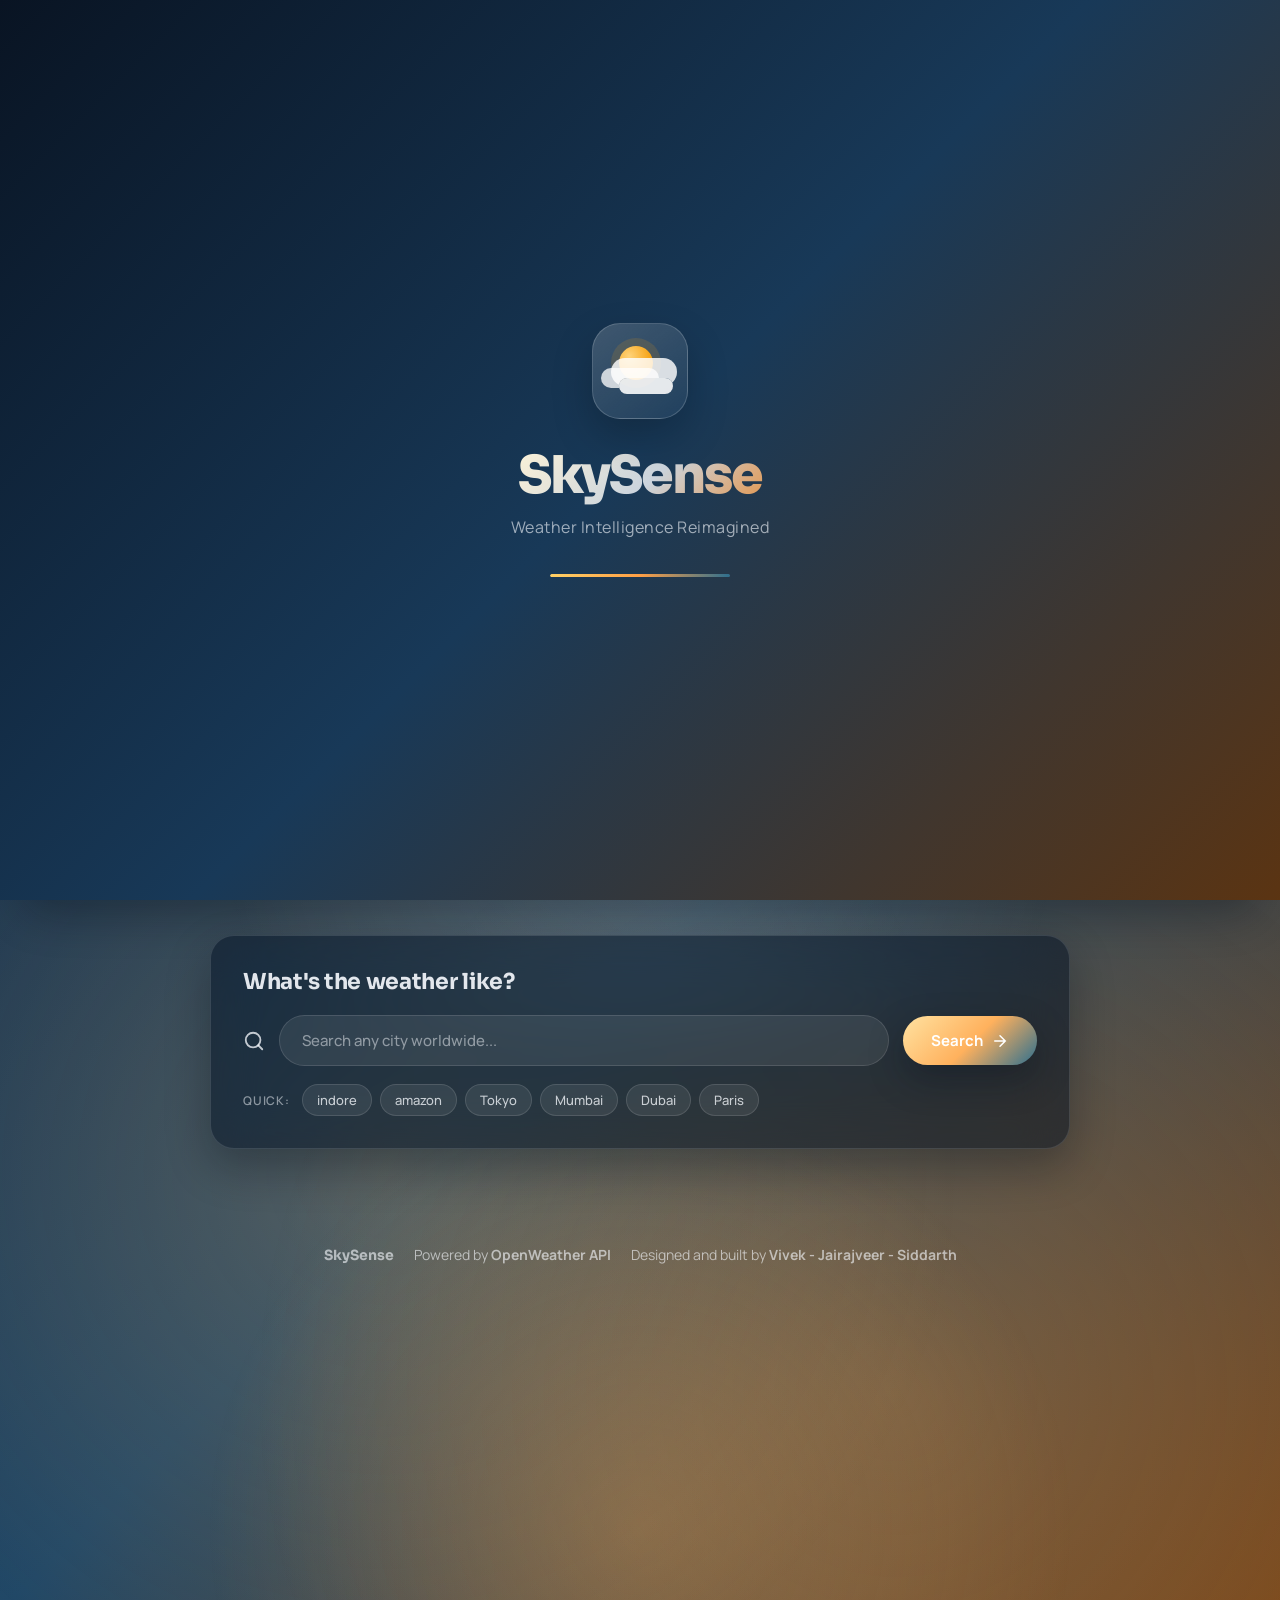
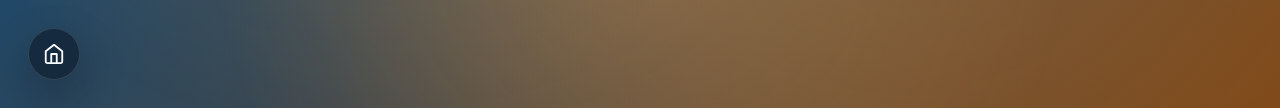
==== commit ba3e38fc: "fixed some bugs" ====
--- a/index.html
+++ b/index.html
@@ -301,8 +301,8 @@
           <!-- POPULAR CITIES -->
           <div class="popular-cities">
             <span class="popular-label">Quick:</span>
-            <button class="city-chip" data-city="New York">New York</button>
-            <button class="city-chip" data-city="London">London</button>
+            <button class="city-chip" data-city="indore">indore</button>
+            <button class="city-chip" data-city="kamala">amazon</button>
             <button class="city-chip" data-city="Tokyo">Tokyo</button>
             <button class="city-chip" data-city="Mumbai">Mumbai</button>
             <button class="city-chip" data-city="Dubai">Dubai</button>
@@ -693,7 +693,10 @@
         <div class="footer-inner">
           <span class="footer-logo">SkySense</span>
           <span>Powered by <strong>OpenWeather API</strong></span>
-          <span>Designed and built by <strong>Vivek Vaishnav</strong></span>
+          <span
+            >Designed and built by
+            <strong>Vivek - Jairajveer - Siddarth</strong></span
+          >
         </div>
       </footer>
     </main>
